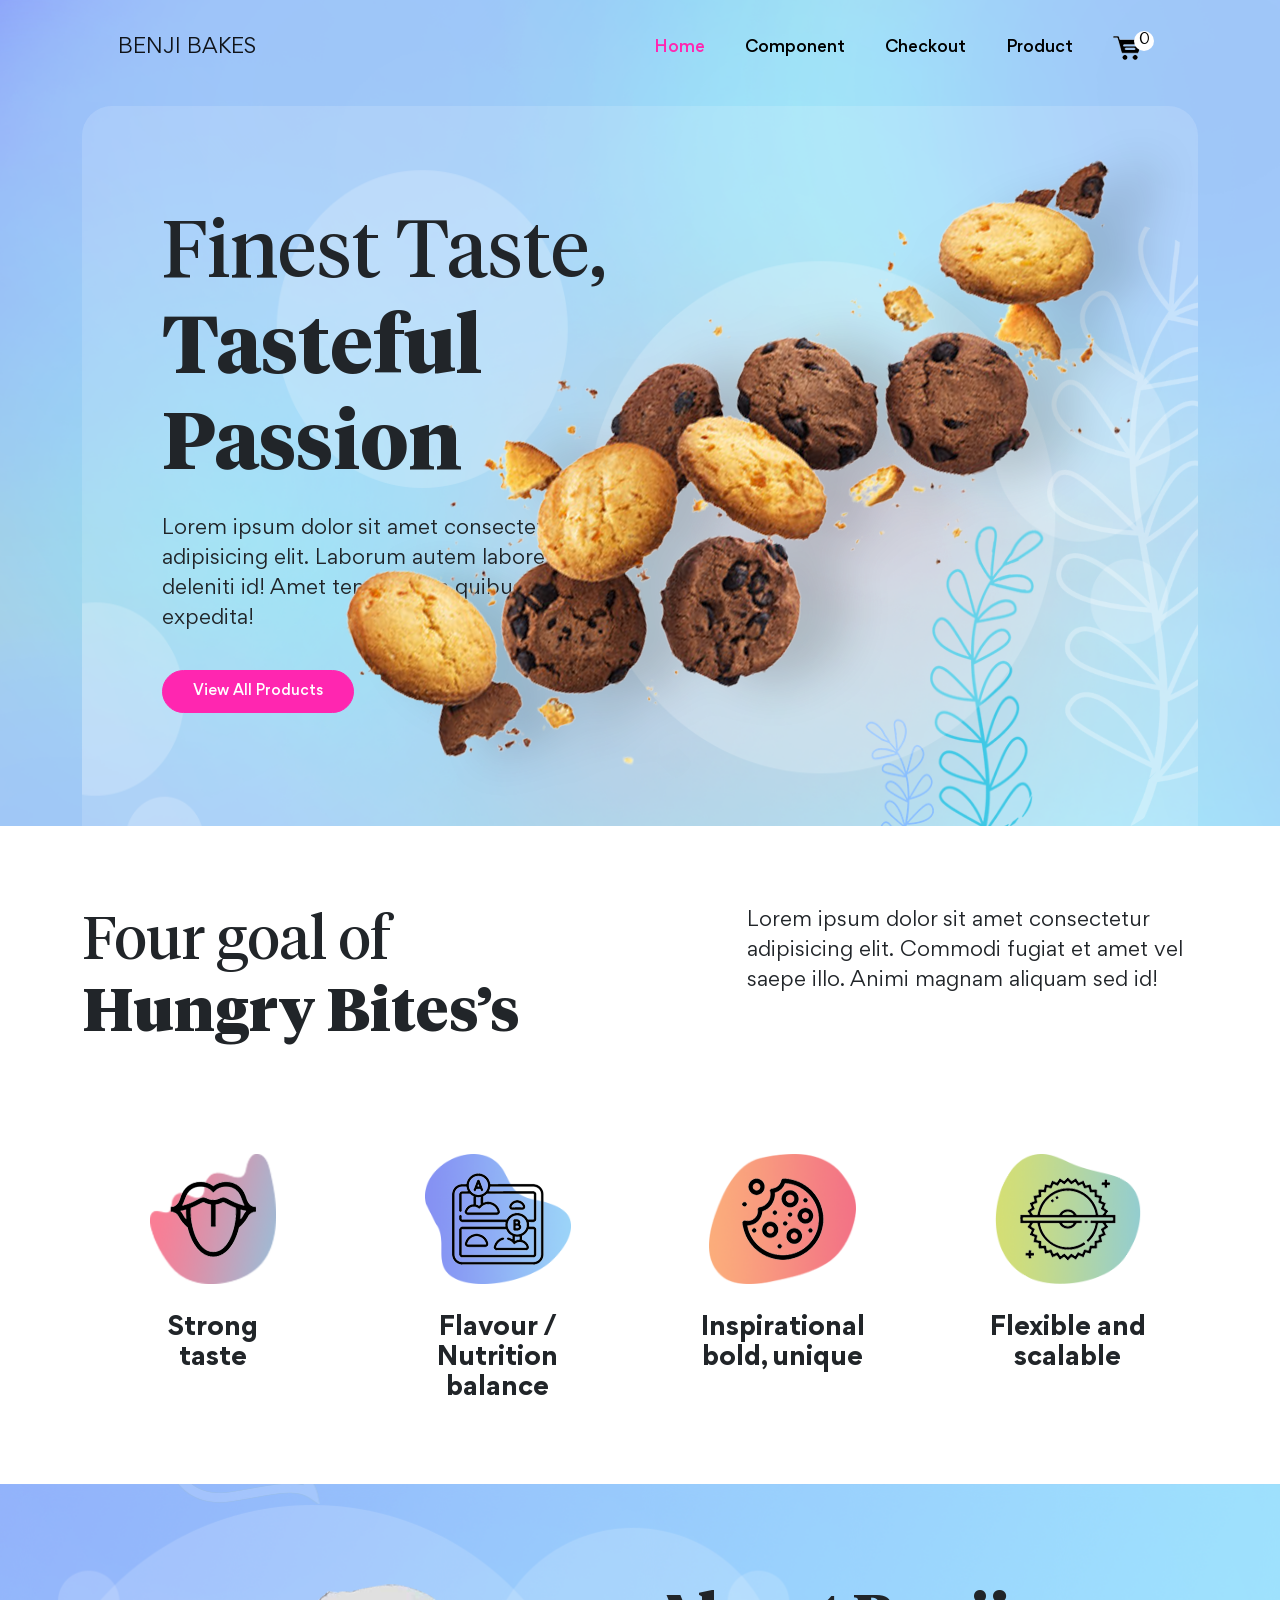
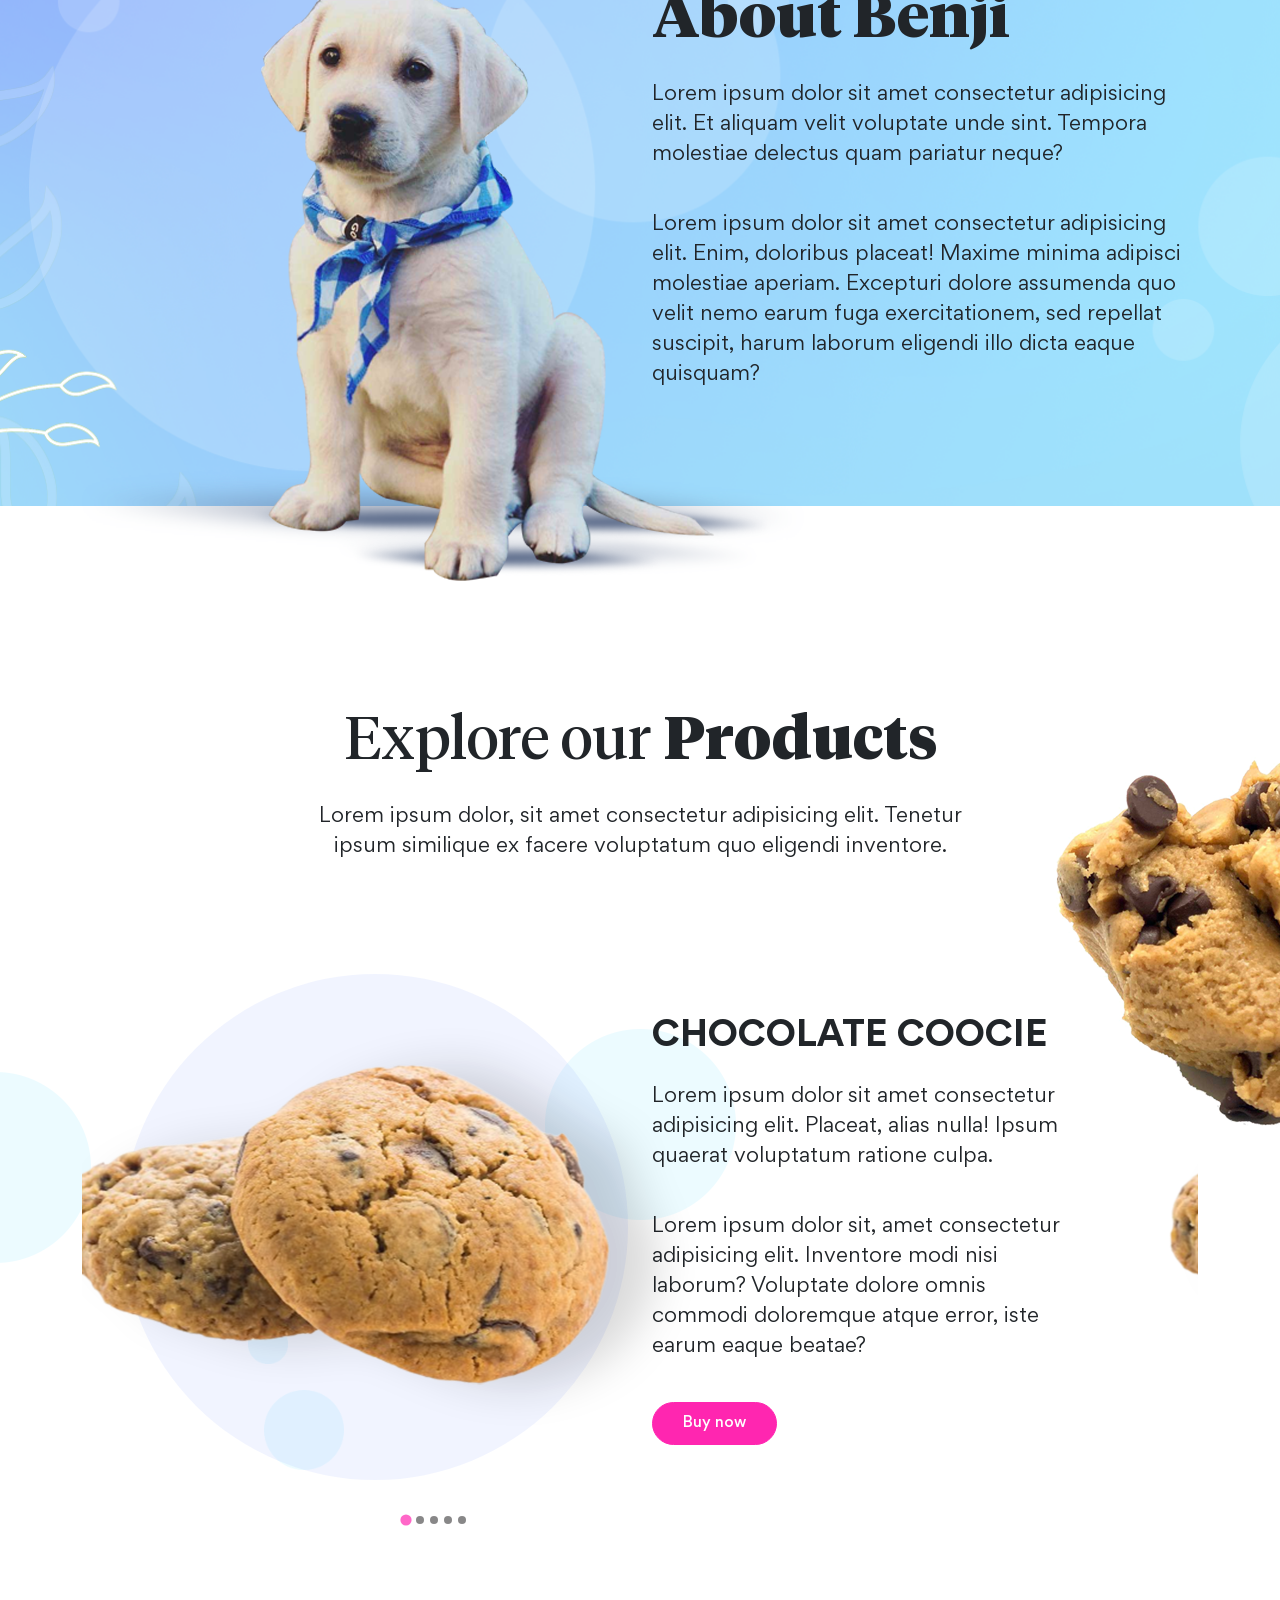
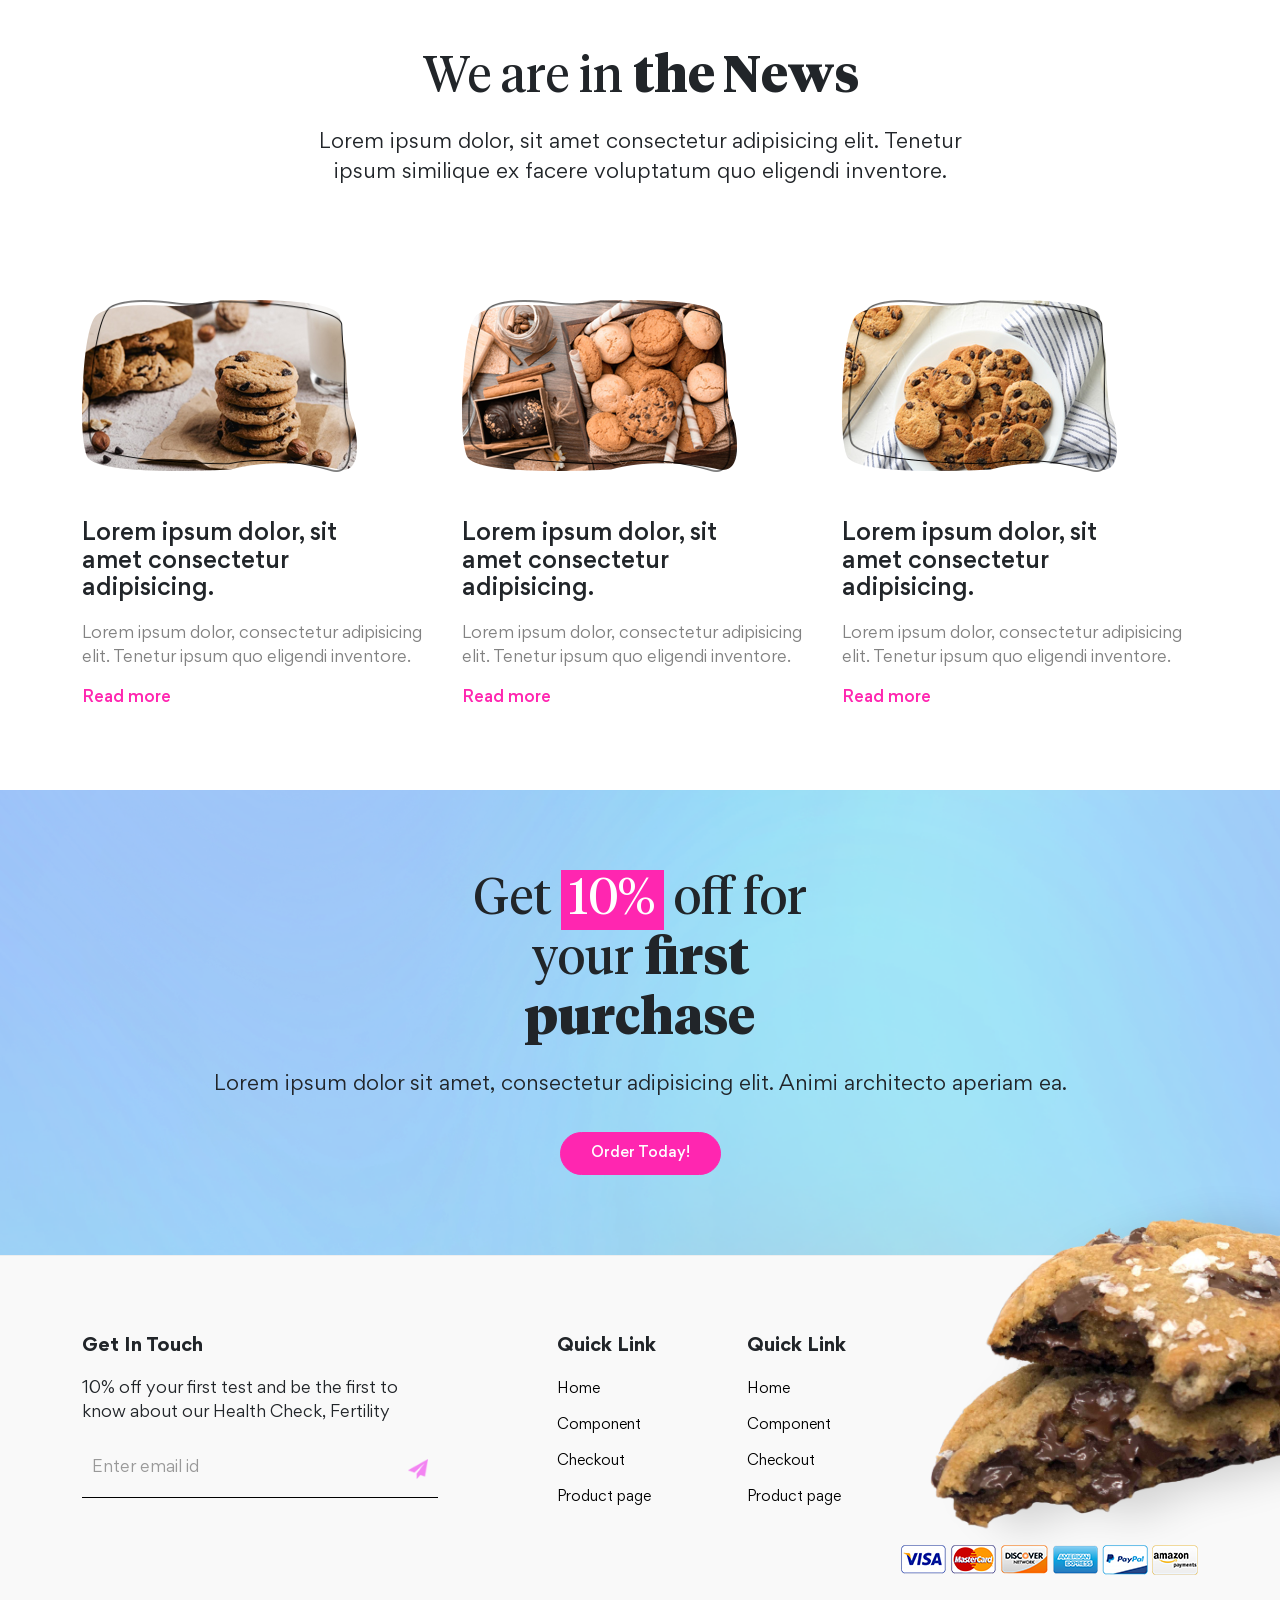
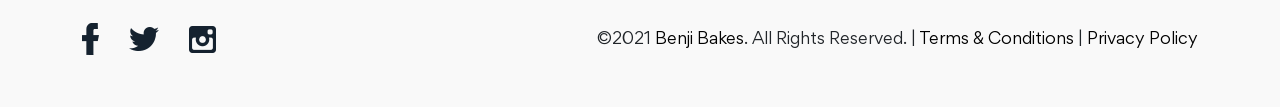
==== index.html @ 0ae2367c "webpage created" ====
<!DOCTYPE html>
<html lang="en">

<head>
    <meta charset="utf-8">
    <meta name="viewport" content="width=device-width, initial-scale=1">
    <meta name="description" content="Finest Taste, Tasteful Passion">
    <meta name="author" content="Benji Bakes">
    <title>Benji Bakes &#8211; Finest Taste, Tasteful Passion</title>
    <link rel="shortcut icon" href="images/favicon.ico" type="image/x-icon">

    <link rel="stylesheet" href="css/splide.min.css">
    <link rel="stylesheet" href="css/bootstrap.min.css">
    <link rel="stylesheet" href="fonts/stylesheet.css">
    <link rel="stylesheet" href="css/style.css">
</head>

<body>
    <section class="hero_banner">
        <header>
            <nav class="navbar navbar-expand-lg navbar-light bg-transparent">
                <div class="container px-5">
                    <a class="navbar-brand" href="#">BENJI BAKES</a>
                    <button class="navbar-toggler" type="button" data-bs-toggle="collapse"
                        data-bs-target="#navbarSupportedContent" aria-controls="navbarSupportedContent"
                        aria-expanded="false" aria-label="Toggle navigation">
                        <span class="navbar-toggler-icon"></span>
                    </button>
                    <div class="collapse navbar-collapse" id="navbarSupportedContent">
                        <ul class="navbar-nav ms-auto mb-2 mb-lg-0">
                            <li class="nav-item">
                                <a class="nav-link active" aria-current="page" href="#">Home</a>
                            </li>
                            <li class="nav-item">
                                <a class="nav-link" href="#">Component</a>
                            </li>
                            <li class="nav-item">
                                <a class="nav-link" href="#">Checkout</a>
                            </li>
                            <li class="nav-item">
                                <a class="nav-link" href="#">Product</a>
                            </li>
                        </ul>
                        <a href="#" class="cart-icon"><img src="images/cart-icon.png" alt="icon"></a>
                    </div>
                </div>
            </nav>
        </header>

        <div class="container">
            <div class="hero">
                <div class="row">
                    <div class="col-md-7">
                        <h1>Finest Taste, <span>Tasteful Passion</span></h1>
                        <p>Lorem ipsum dolor sit amet consectetur adipisicing elit. Laborum autem labore deleniti id!
                            Amet temporibus quibusdam expedita!</p>
                        <a href="#" class="btn custom_btn">View All Products</a>
                    </div>
                    <div class="col-md-5">
                        <img src="images/hero-img.png" alt="Hero Image" class="hero-image">
                    </div>
                </div>
            </div>
        </div>
    </section>

    <section class="goals pd-60">
        <div class="container">
            <div class="row justify-content-between">
                <div class="col-md-5 pb-5">
                    <h2 class="title">Four goal of <span>Hungry Bites’s</span></h2>
                </div>
                <div class="col-md-5">
                    <p>Lorem ipsum dolor sit amet consectetur adipisicing elit. Commodi fugiat et amet vel saepe illo.
                        Animi magnam aliquam sed id!</p>
                </div>
                <div class="col-md-3 text-center pt-5">
                    <span class="icon-wrap icon1">
                        <img src="images/icon1.png" alt="icon1">
                    </span>
                    <h6>Strong <br> taste</h6>
                </div>
                <div class="col-md-3 text-center pt-5">
                    <span class="icon-wrap icon2">
                        <img src="images/icon2.png" alt="icon2">
                    </span>
                    <h6>Flavour / Nutrition balance</h6>
                </div>
                <div class="col-md-3 text-center pt-5">
                    <span class="icon-wrap icon3">
                        <img src="images/icon3.png" alt="icon3">
                    </span>
                    <h6>Inspirational bold, unique</h6>
                </div>
                <div class="col-md-3 text-center pt-5">
                    <span class="icon-wrap icon4">
                        <img src="images/icon4.png" alt="icon4">
                    </span>
                    <h6>Flexible and scalable</h6>
                </div>
            </div>
        </div>
    </section>

    <section class="about pd-60">
        <div class="container">
            <div class="row">
                <div class="col-md-6">
                    <img src="images/dog-image.png" alt="dog image" class="about-image">
                </div>
                <div class="col-md-6">
                    <h2 class="title mb-4">About Benji</h2>
                    <p class="pb-4">Lorem ipsum dolor sit amet consectetur adipisicing elit. Et aliquam velit voluptate
                        unde sint. Tempora molestiae delectus quam pariatur neque?</p>
                    <p>Lorem ipsum dolor sit amet consectetur adipisicing elit. Enim, doloribus placeat! Maxime minima
                        adipisci molestiae aperiam. Excepturi dolore assumenda quo velit nemo earum fuga exercitationem,
                        sed repellat suscipit, harum laborum eligendi illo dicta eaque quisquam?</p>
                </div>
            </div>
        </div>
    </section>

    <section class="product pd-60">
        <div class="container">
            <div class="row">
                <div class="col-12 text-center mb-5">
                    <h2 class="title mb-4">Explore our <span>Products</span></h2>
                    <p class="w-60 mx-auto">Lorem ipsum dolor, sit amet consectetur adipisicing elit.
                        Tenetur ipsum similique ex facere voluptatum quo eligendi inventore.</p>
                </div>
                <div class="col-12 mt-5">
                    <section class="splide" aria-label="Splide Basic HTML Example">
                        <div class="splide__track">
                            <ul class="splide__list">
                                <li class="splide__slide">
                                    <div class="row align-items-center">
                                        <div class="col-md-6 text-end">
                                            <span class="product-tag">
                                                <img src="images/product-image.png" alt="product image"
                                                    class="product-image">
                                            </span>
                                        </div>
                                        <div class="col-md-6">
                                            <h5 class="mb-4">Chocolate coocie</h5>
                                            <p class="w-75 pb-4">Lorem ipsum dolor sit amet consectetur adipisicing
                                                elit. Placeat, alias nulla! Ipsum quaerat voluptatum ratione culpa.</p>
                                            <p class="w-75 pb-4">Lorem ipsum dolor sit, amet consectetur adipisicing
                                                elit.
                                                Inventore modi nisi laborum? Voluptate dolore omnis commodi doloremque
                                                atque error, iste earum eaque beatae?</p>
                                            <a href="#" class="btn custom_btn">Buy now</a>
                                        </div>
                                    </div>
                                </li>
                                <li class="splide__slide">
                                    <div class="row align-items-center">
                                        <div class="col-md-6 text-end">
                                            <span class="product-tag">
                                                <img src="images/product-image.png" alt="product image"
                                                    class="product-image">
                                            </span>
                                        </div>
                                        <div class="col-md-6">
                                            <h5 class="mb-4">Chocolate coocie</h5>
                                            <p class="w-75 pb-4">Lorem ipsum dolor sit amet consectetur adipisicing
                                                elit. Placeat, alias nulla! Ipsum quaerat voluptatum ratione culpa.</p>
                                            <p class="w-75 pb-4">Lorem ipsum dolor sit, amet consectetur adipisicing
                                                elit.
                                                Inventore modi nisi laborum? Voluptate dolore omnis commodi doloremque
                                                atque error, iste earum eaque beatae?</p>
                                            <a href="#" class="btn custom_btn">Buy now</a>
                                        </div>
                                    </div>
                                </li>
                                <li class="splide__slide">
                                    <div class="row align-items-center">
                                        <div class="col-md-6 text-end">
                                            <span class="product-tag">
                                                <img src="images/product-image.png" alt="product image"
                                                    class="product-image">
                                            </span>
                                        </div>
                                        <div class="col-md-6">
                                            <h5 class="mb-4">Chocolate coocie</h5>
                                            <p class="w-75 pb-4">Lorem ipsum dolor sit amet consectetur adipisicing
                                                elit. Placeat, alias nulla! Ipsum quaerat voluptatum ratione culpa.</p>
                                            <p class="w-75 pb-4">Lorem ipsum dolor sit, amet consectetur adipisicing
                                                elit.
                                                Inventore modi nisi laborum? Voluptate dolore omnis commodi doloremque
                                                atque error, iste earum eaque beatae?</p>
                                            <a href="#" class="btn custom_btn">Buy now</a>
                                        </div>
                                    </div>
                                </li>
                                <li class="splide__slide">
                                    <div class="row align-items-center">
                                        <div class="col-md-6 text-end">
                                            <span class="product-tag">
                                                <img src="images/product-image.png" alt="product image"
                                                    class="product-image">
                                            </span>
                                        </div>
                                        <div class="col-md-6">
                                            <h5 class="mb-4">Chocolate coocie</h5>
                                            <p class="w-75 pb-4">Lorem ipsum dolor sit amet consectetur adipisicing
                                                elit. Placeat, alias nulla! Ipsum quaerat voluptatum ratione culpa.</p>
                                            <p class="w-75 pb-4">Lorem ipsum dolor sit, amet consectetur adipisicing
                                                elit.
                                                Inventore modi nisi laborum? Voluptate dolore omnis commodi doloremque
                                                atque error, iste earum eaque beatae?</p>
                                            <a href="#" class="btn custom_btn">Buy now</a>
                                        </div>
                                    </div>
                                </li>
                                <li class="splide__slide">
                                    <div class="row align-items-center">
                                        <div class="col-md-6 text-end">
                                            <span class="product-tag">
                                                <img src="images/product-image.png" alt="product image"
                                                    class="product-image">
                                            </span>
                                        </div>
                                        <div class="col-md-6">
                                            <h5 class="mb-4">Chocolate coocie</h5>
                                            <p class="w-75 pb-4">Lorem ipsum dolor sit amet consectetur adipisicing
                                                elit. Placeat, alias nulla! Ipsum quaerat voluptatum ratione culpa.</p>
                                            <p class="w-75 pb-4">Lorem ipsum dolor sit, amet consectetur adipisicing
                                                elit.
                                                Inventore modi nisi laborum? Voluptate dolore omnis commodi doloremque
                                                atque error, iste earum eaque beatae?</p>
                                            <a href="#" class="btn custom_btn">Buy now</a>
                                        </div>
                                    </div>
                                </li>
                            </ul>
                        </div>
                    </section>
                </div>
            </div>
        </div>
    </section>

    <section class="news pd-60">
        <div class="container">
            <div class="row">
                <div class="col-12 text-center mb-5">
                    <h2 class="title">We are in <span>the News</span></h2>
                    <p class="w-60 mx-auto">Lorem ipsum dolor, sit amet consectetur adipisicing elit.
                        Tenetur ipsum similique ex facere voluptatum quo eligendi inventore.</p>
                </div>
                <div class="col-md-4 pt-5">
                    <span class="icon-wrap">
                        <img src="images/news1.png" alt="news">
                    </span>
                    <h6>Lorem ipsum dolor, sit amet consectetur adipisicing.</h6>
                    <p>Lorem ipsum dolor, consectetur adipisicing elit. Tenetur ipsum quo eligendi inventore.</p>
                    <a href="#" class="custom-link">Read more</a>
                </div>
                <div class="col-md-4 pt-5">
                    <span class="icon-wrap">
                        <img src="images/news2.png" alt="news">
                    </span>
                    <h6>Lorem ipsum dolor, sit amet consectetur adipisicing.</h6>
                    <p>Lorem ipsum dolor, consectetur adipisicing elit. Tenetur ipsum quo eligendi inventore.</p>
                    <a href="#" class="custom-link">Read more</a>
                </div>
                <div class="col-md-4 pt-5">
                    <span class="icon-wrap">
                        <img src="images/news3.png" alt="news">
                    </span>
                    <h6>Lorem ipsum dolor, sit amet consectetur adipisicing.</h6>
                    <p>Lorem ipsum dolor, consectetur adipisicing elit. Tenetur ipsum quo eligendi inventore.</p>
                    <a href="#" class="custom-link">Read more</a>
                </div>
            </div>
        </div>
    </section>

    <section class="purchase pd-60">
        <div class="container">
            <h2 class="title">Get <span>10%</span> off for your <span>first purchase</span></h2>
            <p class="pb-3">Lorem ipsum dolor sit amet, consectetur adipisicing elit. Animi architecto aperiam ea.</p>
            <a href="#" class="btn custom_btn">Order Today!</a>
        </div>
    </section>

    <footer class="pd-60">
        <div class="container">
            <div class="row">
                <div class="col-md-4">
                    <h5 class="footer-title">Get In Touch</h5>
                    <p class="footer-text">10% off your first test and be the first to know about our Health Check,
                        Fertility</p>
                    <div class="email-input-wrapper">
                        <input type="email" class="footer-email-input" placeholder="Enter email id">
                        <button class="email-submit-btn"><img src="images/send.png" alt="submit"></button>
                    </div>
                </div>
                <div class="col-md-2 offset-md-1">
                    <h5 class="footer-title">Quick Link</h5>
                    <ul class="footer-links">
                        <li><a href="#">Home</a></li>
                        <li><a href="#">Component</a></li>
                        <li><a href="#">Checkout</a></li>
                        <li><a href="#">Product page</a></li>
                    </ul>
                </div>
                <div class="col-md-2">
                    <h5 class="footer-title">Quick Link</h5>
                    <ul class="footer-links">
                        <li><a href="#">Home</a></li>
                        <li><a href="#">Component</a></li>
                        <li><a href="#">Checkout</a></li>
                        <li><a href="#">Product page</a></li>
                    </ul>
                </div>
                <div class="col-12 text-end my-4">
                    <img src="images/payment-opt.png" alt="payment options" class="payment-options">
                </div>
                <div class="col-12">
                    <div class="d-flex justify-content-between align-items-baseline">
                        <div class="social-icons mt-4">
                            <a href="#" class="social-link"><img src="images/Shape 3.png" alt=""></a>
                            <a href="#" class="social-link"><img src="images/Shape 4.png" alt=""></a>
                            <a href="#" class="social-link"><img src="images/Shape 5.png" alt=""></a>
                        </div>
                        <p class="footer-text">©2021 <a href="#">Benji Bakes</a>. All Rights Reserved.  |  <a href="#">Terms & Conditions</a>  |  <a href="#">Privacy Policy</a></p>
                    </div>
                </div>
            </div>
        </div>
        <img src="images/footer-image.png" alt="footer image" class="footer-image">
    </footer>



    <script src="js/bootstrap.bundle.min.js"></script>
    <script src="js/splide.min.js"></script>
    <script>
        var splide = new Splide('.splide');
        splide.mount();
    </script>
</body>

</html>
---- fonts/stylesheet.css ----
@font-face {
    font-family: 'Tiempos Headline';
    src: url('TiemposHeadline-Regular.ttf') format('truetype');
    font-weight: normal;
    font-style: normal;
    font-display: swap;
}

@font-face {
    font-family: 'Tiempos Headline';
    src: url('TiemposHeadline-Semibold.ttf') format('truetype');
    font-weight: 600;
    font-style: normal;
    font-display: swap;
}

@font-face {
    font-family: 'Gordita';
    src: url('Gordita-Bold.ttf') format('truetype');
    font-weight: bold;
    font-style: normal;
    font-display: swap;
}

@font-face {
    font-family: 'Gordita';
    src: url('Gordita-Medium.ttf') format('truetype');
    font-weight: 500;
    font-style: normal;
    font-display: swap;
}

@font-face {
    font-family: 'Gordita';
    src: url('Gordita-Thin.ttf') format('truetype');
    font-weight: 100;
    font-style: normal;
    font-display: swap;
}

@font-face {
    font-family: 'Gordita Ultra';
    src: url('Gordita-Ultra.ttf') format('truetype');
    font-weight: normal;
    font-style: normal;
    font-display: swap;
}

@font-face {
    font-family: 'Tiempos Headline';
    src: url('TiemposHeadline-Bold.ttf') format('truetype');
    font-weight: bold;
    font-style: normal;
    font-display: swap;
}

@font-face {
    font-family: 'Gordita';
    src: url('Gordita-Black.ttf') format('truetype');
    font-weight: 900;
    font-style: normal;
    font-display: swap;
}

@font-face {
    font-family: 'Gordita';
    src: url('Gordita-Light.ttf') format('truetype');
    font-weight: 300;
    font-style: normal;
    font-display: swap;
}

@font-face {
    font-family: 'Gordita';
    src: url('Gordita-Regular.ttf') format('truetype');
    font-weight: normal;
    font-style: normal;
    font-display: swap;
}

@font-face {
    font-family: 'Tiempos Headline';
    src: url('TiemposHeadline-Black.ttf') format('truetype');
    font-weight: 900;
    font-style: normal;
    font-display: swap;
}

@font-face {
    font-family: 'Tiempos Headline';
    src: url('TiemposHeadline-Light.ttf') format('truetype');
    font-weight: 300;
    font-style: normal;
    font-display: swap;
}

@font-face {
    font-family: 'Tiempos Headline';
    src: url('TiemposHeadline-Medium.ttf') format('truetype');
    font-weight: 500;
    font-style: normal;
    font-display: swap;
}
---- css/style.css ----
:root{
    --primary-color: #9fc5f8;
    --secondary-color: #ff26b0;
    --heading-font: 'Tiempos Headline';
    --body-font: 'Gordita';
}

body {
    font-family: var(--body-font);
    margin: 0;
}
h1, h2, h3, h4, h5, h6{
    font-family: var(--heading-font);
}
p{
    font-size: 20px;
}
.btn:focus{
    box-shadow: none;
}

header{
    padding: 20px 0 30px;
}

.nav-item .nav-link{
    color: #000 !important;
    padding: 0 20px !important;
    font-weight: 500;
    
    &:hover{
        color: var(--secondary-color) !important;
    }
}
.nav-item .nav-link.active{
    color: var(--secondary-color) !important;
}
.cart-icon{
    padding: 0 20px;
    position: relative;
    color: #000;

    &::after{
        content: "0";
        font-size: 14px;
        background-color: #fff;
        position: absolute;
        top: -5px;
        left: 60%;
        border-radius: 50%;
        width: 20px;
        height: 20px;
        padding: 5px;
        display: flex;
        align-items: center;
        justify-content: center;
    }
}

.hero_banner{
    background: url('../images/herobg.png') no-repeat center center, var(--primary-color);
    background-size: cover;
}
.hero{
    border-radius: 30px 30px 0 0;
    padding: 100px 80px 200px;
    height: 80vh;
    position: relative;
    background-image: url(../images/bg_shape.png), url(../images/bg1_shape.png);
    background-repeat: no-repeat;
    background-size: 100% 750px, auto 600px;
    background-position: right bottom;


    h1{
        font-size: 80px;
        margin-bottom: 20px;
        font-weight: 400;
    }
    span{
        font-weight: 700;
    }
    p{
        width: 80%;
        padding-bottom: 20px;
    }
}
.custom_btn{
    background-color: var(--secondary-color);
    border: 1px solid var(--secondary-color);
    color: #fff;
    padding: 10px 30px;
    border-radius: 25px;
    font-weight: 500;
    font-size: 14px;
    transition: background-color 0.3s ease;
    display: inline-block;

    &:hover{
        background-color: #fff;
        color: var(--secondary-color);
    }
}
.hero-image{
    object-fit: contain;
    position: absolute;
    right: 0;
    top: 20px;
}

.pd-60{
    padding: 80px 0;
}
.title{
    font-size: 60px;
}
.title:has(span) {
  font-weight: 400;
}
.title:has(span) span {
  font-weight: 900;
}
.title:not(:has(span)) {
  font-weight: 900;
}
.goals h6{
    font-family: var(--body-font);
    font-size: 25px;
    font-weight: 600;
    margin: 0 35px;
}
.goals .icon-wrap{
    display: inline-block;
    position: relative;
    width: 150px;
    height: 130px;
    display: flex;
    align-items: center;
    justify-content: center;
    margin: auto;
    margin-bottom: 30px;

    &::after{
        content: "";
        position: absolute;
        top: 50%;
        left: 50%;
        transform: translate(-50%, -50%);
        width: 100%;
        height: 100%;
        background-size: contain;
        background-repeat: no-repeat;
        background-position: center;
        z-index: -1;
    }
}
.icon1::after{
    background-image: url(../images/object1.png);
}
.icon2::after{
    background-image: url(../images/object2.png);
}
.icon3::after{
    background-image: url(../images/object3.png);
}
.icon4::after{
    background-image: url(../images/object4.png);
}   

.about{
    background: url(../images/about-bg.png) no-repeat center center, var(--primary-color);
    background-size: cover;
    position: relative;
    padding: 100px 0;
}
.about-image{
    position: absolute;
}

.product{
    padding-top: 200px;
    background-image: url(../images/product-bg.png), url(../images/product-shape.png), url(../images/product-shape.png), url(../images/product-shape.png), url(../images/product-shape.png);
    background-repeat: no-repeat;
    background-position: right 250px, center 60%, -100px 65%, 22% 90%, 20% 80%;
    background-size: auto, auto, auto, 80px 80px, 40px 40px;

}
.w-60{
    width: 60%;
}
.product h5{
    font-size: 34px;
    font-family: var(--body-font);
    font-weight: 600;
    text-transform: uppercase;
}
.product .product-tag{
    background-color: #8fa4fa20;
    display: inline-block;
    width: 506px;
    height: 506px;
    border-radius: 50%;
    position: relative;

    img{
        position: absolute;
        top: 50%;
        left: 50%;
        transform: translate(-50%, -50%);
    }
}
.splide__arrow--next, .splide__arrow--prev{
    display: none;
}
.splide__pagination__page{
    background-color: #555455;
}
.splide__pagination__page.is-active{
    background-color: var(--secondary-color);
}
.splide__pagination{
    bottom: -40px;
    left: 27%;
    justify-content: left;
}

.news .title{
    font-size: 50px;
    margin-bottom: 20px;
}
.news h6{
    font-family: var(--body-font);
    font-size: 23px;
    font-weight: 500;
    width: 80%;
    margin-top: 50px;
    margin-bottom: 18px;
}
.news .icon-wrap{
    position: relative;
    display: inline-block;

    &::after{
        content: "";
        position: absolute;
        top: 50%;
        left: 50%;
        transform: translate(-50%, -50%);
        width: 100%;
        height: 100%;
        background-image: url(../images/news-border.png);
        background-size: contain;
        background-repeat: no-repeat;
        background-position: center;
    }
}
.news p:not(.mx-auto){
    font-size: 16px;
    color: #828282;
}
.news .custom-link{
    color: var(--secondary-color);
    text-decoration: none;
    font-weight: 500;
}

.purchase{
    background: url(../images/purchase-bg.png) no-repeat center center, var(--primary-color);
    background-size: cover;
    text-align: center;
}
.purchase .title{
    width: 40%;
    margin: auto;
    font-size: 50px;
    margin-bottom: 20px;
}
.purchase .title span:first-child{
    background-color: var(--secondary-color);
    font-weight: 400;
    padding: 5px 8px;
    color: #fff;
}

/* Footer Styles */
footer {
    background-color: #f9f9f9;
    border-top: 1px solid #eee;
    position: relative;
    padding-bottom: 30px !important;
}

.footer-title {
    font-family: var(--body-font);
    font-size: 18px;
    font-weight: 600;
    margin-bottom: 20px;
}

.footer-text {
    font-size: 16px;
    margin-bottom: 25px;
}

.email-input-wrapper {
    display: flex;
    align-items: center;
    border-bottom: 1px solid #000;
    padding-bottom: 10px;
}

.footer-email-input {
    flex: 1;
    border: none;
    outline: none;
    background: transparent;
    font-size: 14px;
    padding: 8px 0;
    font-family: var(--body-font);
    padding-left: 10px;
}

.footer-email-input::placeholder {
    color: #999;
    font-size: 16px;
}

.email-submit-btn {
    background: none;
    border: none;
    cursor: pointer;
    padding: 0 10px;
}

.email-submit-btn img {
    width: 20px;
    height: 20px;
}

.social-icons {
    display: flex;
    gap: 30px;
    align-items: baseline;
}

.social-link {
    display: inline-block;
    border-radius: 50%;
    transition: transform 0.3s ease;
}

.social-link:hover {
    transform: scale(1.1);
}

.footer-links {
    list-style: none;
    padding: 0;
    margin: 0;
}

.footer-links li {
    margin-bottom: 12px;
}

.footer-links a {
    color: #000;
    text-decoration: none;
    font-size: 14px;
    transition: color 0.3s ease;
}

.footer-links a:hover {
    color: var(--secondary-color);
}
.footer-text a{
    color: #000;
    text-decoration: none;

    &:hover{
        color: var(--secondary-color);
    }
}
.footer-image{
    position: absolute;
    top: -70px;
    right: 0;
    width: 350px;
}
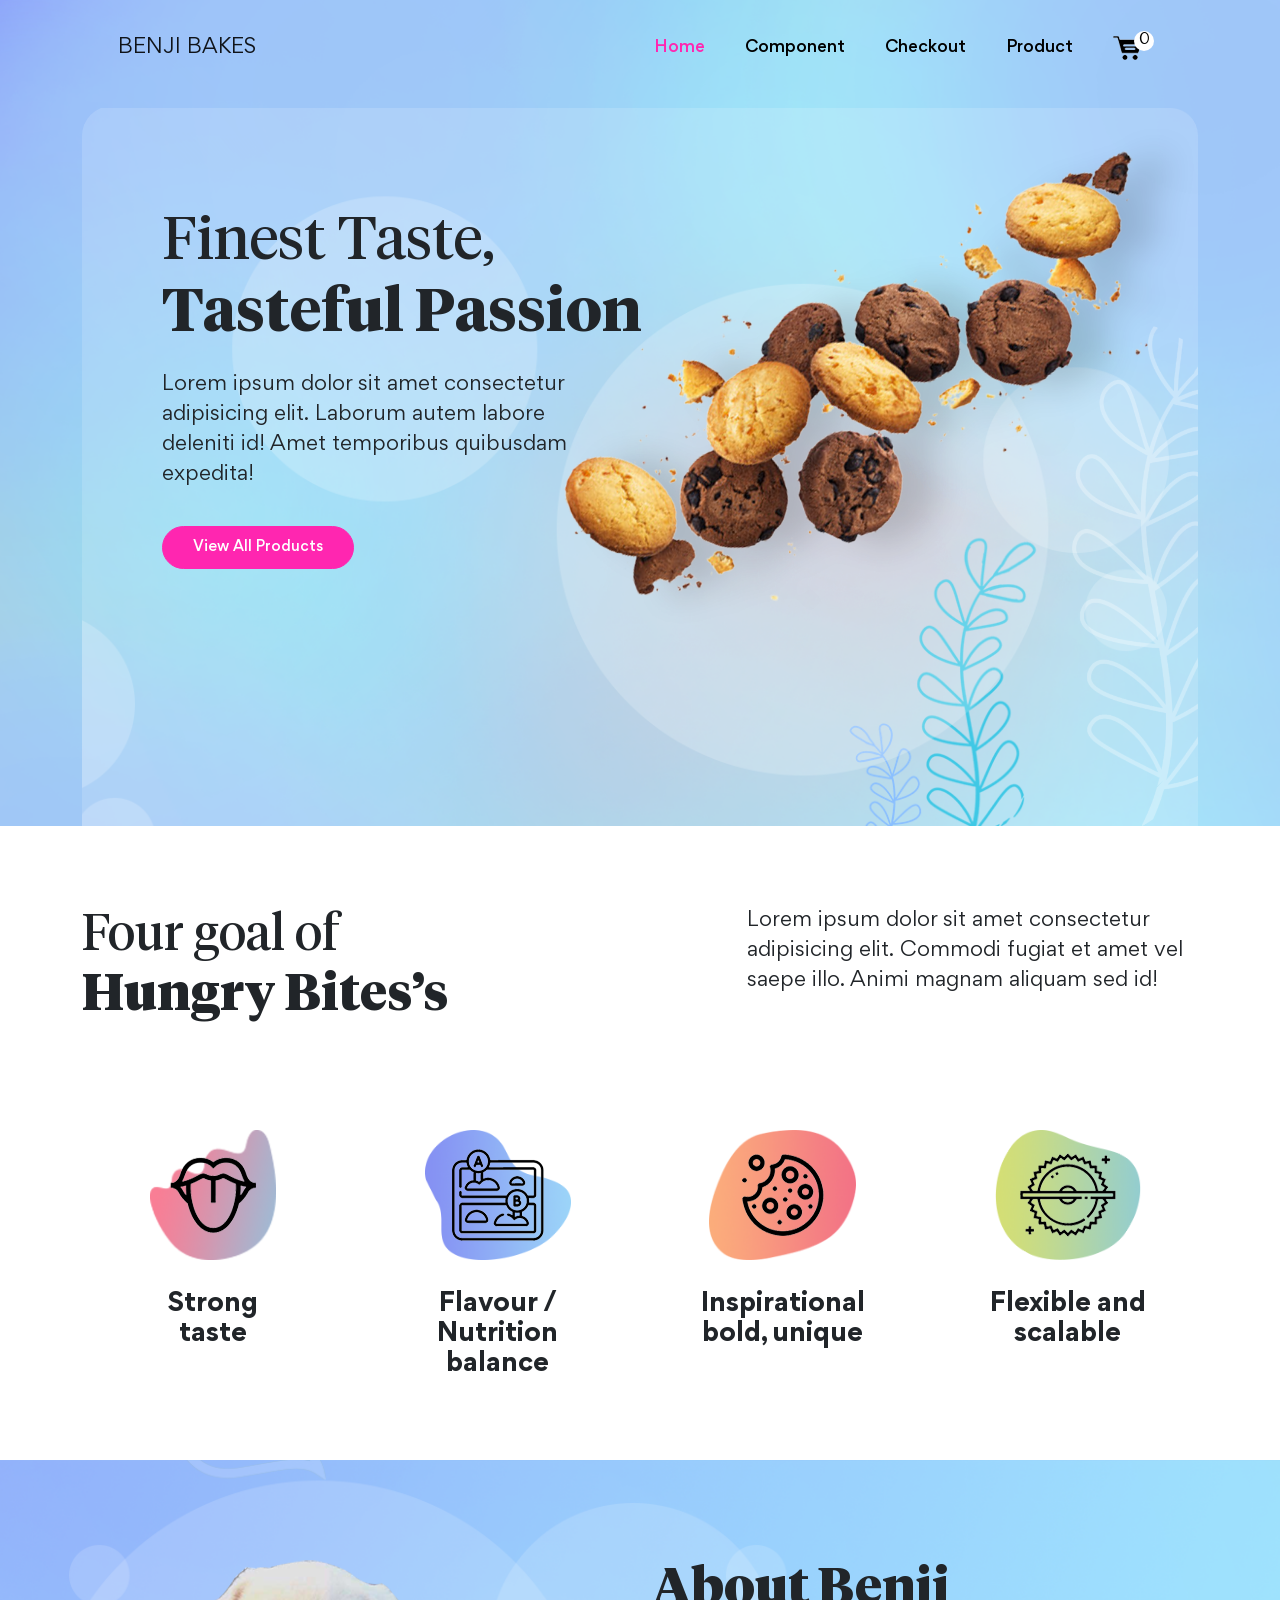
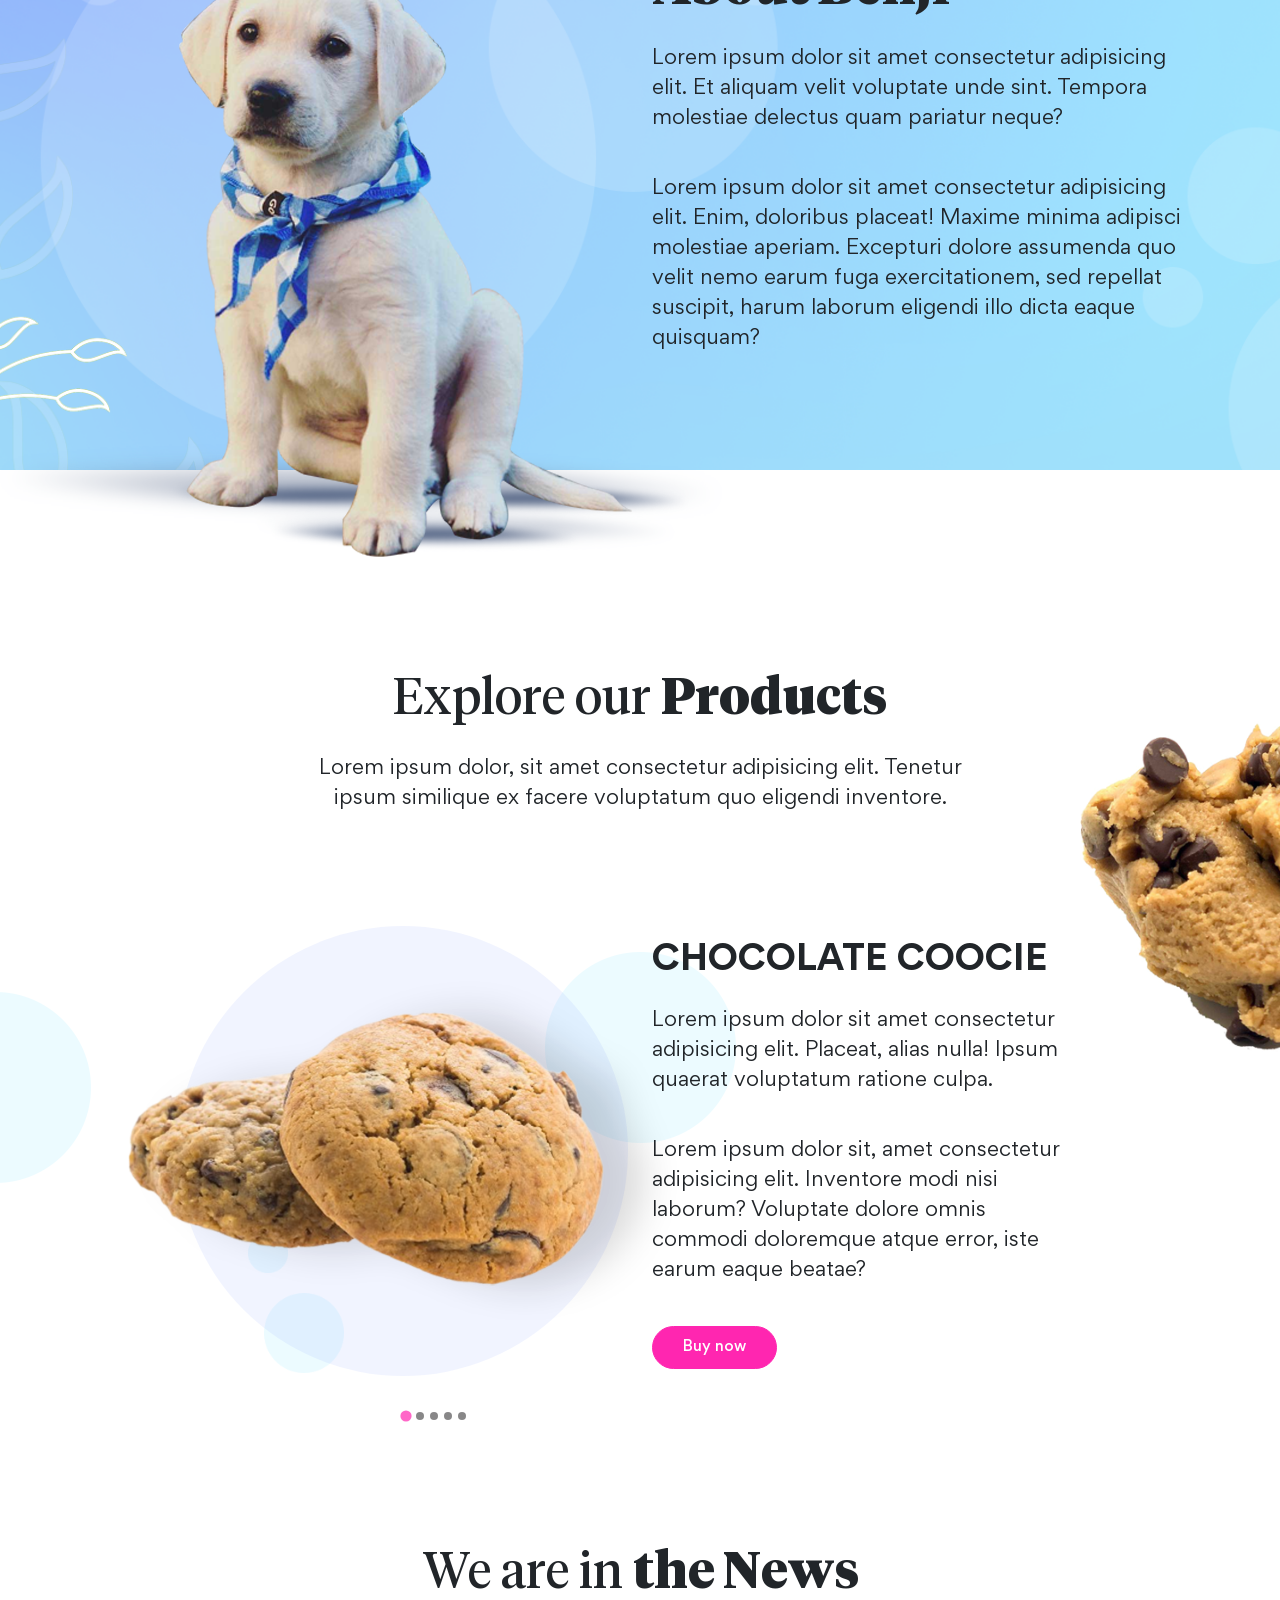
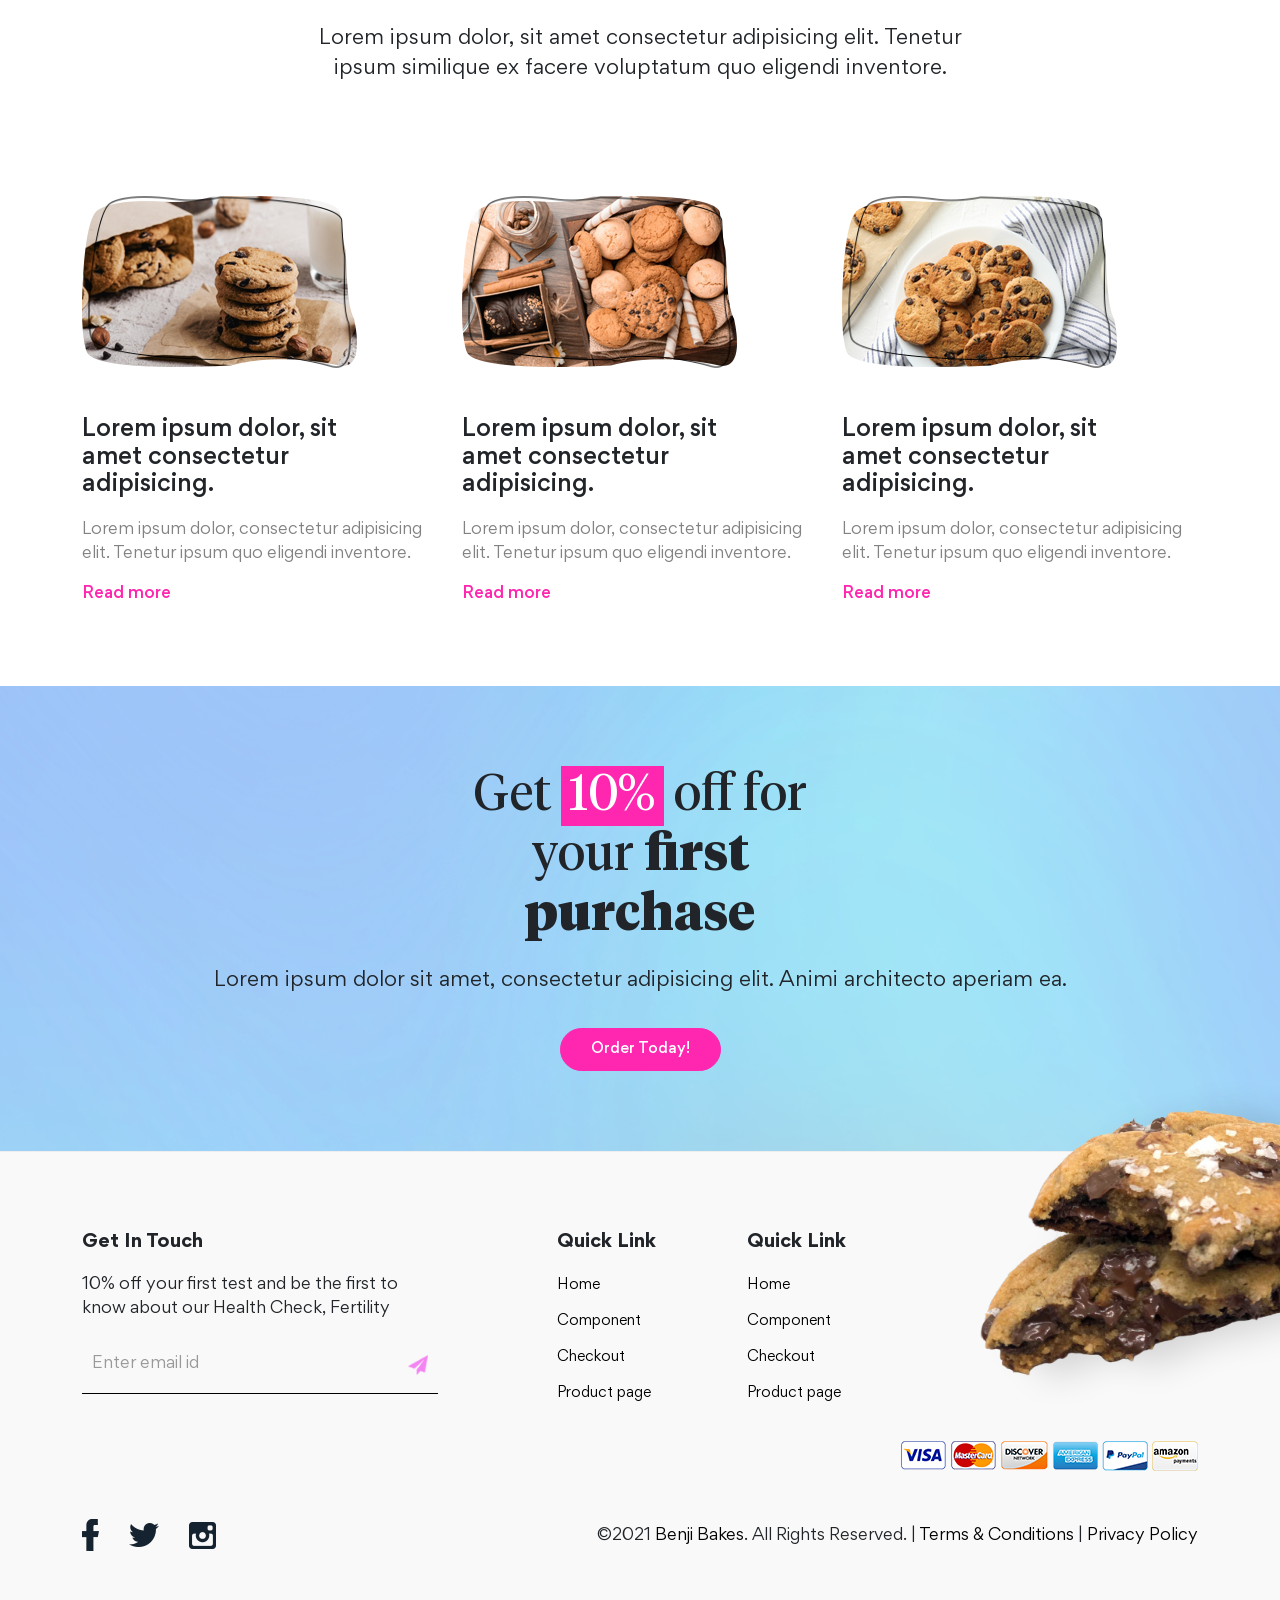
==== commit 17469c76: "webpage created" ====
--- a/index.html
+++ b/index.html
@@ -13,6 +13,7 @@
     <link rel="stylesheet" href="css/bootstrap.min.css">
     <link rel="stylesheet" href="fonts/stylesheet.css">
     <link rel="stylesheet" href="css/style.css">
+    <link rel="stylesheet" href="css/responsive.css">
 </head>
 
 <body>
@@ -50,13 +51,13 @@
         <div class="container">
             <div class="hero">
                 <div class="row">
-                    <div class="col-md-7">
+                    <div class="col-xl-7 col-lg-8 col-12">
                         <h1>Finest Taste, <span>Tasteful Passion</span></h1>
                         <p>Lorem ipsum dolor sit amet consectetur adipisicing elit. Laborum autem labore deleniti id!
                             Amet temporibus quibusdam expedita!</p>
                         <a href="#" class="btn custom_btn">View All Products</a>
                     </div>
-                    <div class="col-md-5">
+                    <div class="col-xl-5 col-lg-4">
                         <img src="images/hero-img.png" alt="Hero Image" class="hero-image">
                     </div>
                 </div>
@@ -67,32 +68,32 @@
     <section class="goals pd-60">
         <div class="container">
             <div class="row justify-content-between">
-                <div class="col-md-5 pb-5">
+                <div class="col-lg-5 pb-lg-5 pb-3 text-sm-start text-center">
                     <h2 class="title">Four goal of <span>Hungry Bites’s</span></h2>
                 </div>
-                <div class="col-md-5">
+                <div class="col-lg-5 text-sm-start text-center">
                     <p>Lorem ipsum dolor sit amet consectetur adipisicing elit. Commodi fugiat et amet vel saepe illo.
                         Animi magnam aliquam sed id!</p>
                 </div>
-                <div class="col-md-3 text-center pt-5">
+                <div class="col-lg-3 col-md-6 text-center pt-5">
                     <span class="icon-wrap icon1">
                         <img src="images/icon1.png" alt="icon1">
                     </span>
                     <h6>Strong <br> taste</h6>
                 </div>
-                <div class="col-md-3 text-center pt-5">
+                <div class="col-lg-3 col-md-6 text-center pt-5">
                     <span class="icon-wrap icon2">
                         <img src="images/icon2.png" alt="icon2">
                     </span>
                     <h6>Flavour / Nutrition balance</h6>
                 </div>
-                <div class="col-md-3 text-center pt-5">
+                <div class="col-lg-3 col-md-6 text-center pt-5">
                     <span class="icon-wrap icon3">
                         <img src="images/icon3.png" alt="icon3">
                     </span>
                     <h6>Inspirational bold, unique</h6>
                 </div>
-                <div class="col-md-3 text-center pt-5">
+                <div class="col-lg-3 col-md-6 text-center pt-5">
                     <span class="icon-wrap icon4">
                         <img src="images/icon4.png" alt="icon4">
                     </span>
@@ -110,7 +111,7 @@
                 </div>
                 <div class="col-md-6">
                     <h2 class="title mb-4">About Benji</h2>
-                    <p class="pb-4">Lorem ipsum dolor sit amet consectetur adipisicing elit. Et aliquam velit voluptate
+                    <p class="pb-sm-4">Lorem ipsum dolor sit amet consectetur adipisicing elit. Et aliquam velit voluptate
                         unde sint. Tempora molestiae delectus quam pariatur neque?</p>
                     <p>Lorem ipsum dolor sit amet consectetur adipisicing elit. Enim, doloribus placeat! Maxime minima
                         adipisci molestiae aperiam. Excepturi dolore assumenda quo velit nemo earum fuga exercitationem,
@@ -123,7 +124,7 @@
     <section class="product pd-60">
         <div class="container">
             <div class="row">
-                <div class="col-12 text-center mb-5">
+                <div class="col-12 text-center mb-sm-5">
                     <h2 class="title mb-4">Explore our <span>Products</span></h2>
                     <p class="w-60 mx-auto">Lorem ipsum dolor, sit amet consectetur adipisicing elit.
                         Tenetur ipsum similique ex facere voluptatum quo eligendi inventore.</p>
@@ -134,95 +135,95 @@
                             <ul class="splide__list">
                                 <li class="splide__slide">
                                     <div class="row align-items-center">
-                                        <div class="col-md-6 text-end">
-                                            <span class="product-tag">
-                                                <img src="images/product-image.png" alt="product image"
-                                                    class="product-image">
-                                            </span>
-                                        </div>
-                                        <div class="col-md-6">
-                                            <h5 class="mb-4">Chocolate coocie</h5>
-                                            <p class="w-75 pb-4">Lorem ipsum dolor sit amet consectetur adipisicing
-                                                elit. Placeat, alias nulla! Ipsum quaerat voluptatum ratione culpa.</p>
-                                            <p class="w-75 pb-4">Lorem ipsum dolor sit, amet consectetur adipisicing
-                                                elit.
-                                                Inventore modi nisi laborum? Voluptate dolore omnis commodi doloremque
-                                                atque error, iste earum eaque beatae?</p>
-                                            <a href="#" class="btn custom_btn">Buy now</a>
-                                        </div>
-                                    </div>
-                                </li>
-                                <li class="splide__slide">
-                                    <div class="row align-items-center">
-                                        <div class="col-md-6 text-end">
-                                            <span class="product-tag">
-                                                <img src="images/product-image.png" alt="product image"
-                                                    class="product-image">
-                                            </span>
-                                        </div>
-                                        <div class="col-md-6">
-                                            <h5 class="mb-4">Chocolate coocie</h5>
-                                            <p class="w-75 pb-4">Lorem ipsum dolor sit amet consectetur adipisicing
-                                                elit. Placeat, alias nulla! Ipsum quaerat voluptatum ratione culpa.</p>
-                                            <p class="w-75 pb-4">Lorem ipsum dolor sit, amet consectetur adipisicing
-                                                elit.
-                                                Inventore modi nisi laborum? Voluptate dolore omnis commodi doloremque
-                                                atque error, iste earum eaque beatae?</p>
-                                            <a href="#" class="btn custom_btn">Buy now</a>
-                                        </div>
-                                    </div>
-                                </li>
-                                <li class="splide__slide">
-                                    <div class="row align-items-center">
-                                        <div class="col-md-6 text-end">
-                                            <span class="product-tag">
-                                                <img src="images/product-image.png" alt="product image"
-                                                    class="product-image">
-                                            </span>
-                                        </div>
-                                        <div class="col-md-6">
-                                            <h5 class="mb-4">Chocolate coocie</h5>
-                                            <p class="w-75 pb-4">Lorem ipsum dolor sit amet consectetur adipisicing
-                                                elit. Placeat, alias nulla! Ipsum quaerat voluptatum ratione culpa.</p>
-                                            <p class="w-75 pb-4">Lorem ipsum dolor sit, amet consectetur adipisicing
-                                                elit.
-                                                Inventore modi nisi laborum? Voluptate dolore omnis commodi doloremque
-                                                atque error, iste earum eaque beatae?</p>
-                                            <a href="#" class="btn custom_btn">Buy now</a>
-                                        </div>
-                                    </div>
-                                </li>
-                                <li class="splide__slide">
-                                    <div class="row align-items-center">
-                                        <div class="col-md-6 text-end">
-                                            <span class="product-tag">
-                                                <img src="images/product-image.png" alt="product image"
-                                                    class="product-image">
-                                            </span>
-                                        </div>
-                                        <div class="col-md-6">
-                                            <h5 class="mb-4">Chocolate coocie</h5>
-                                            <p class="w-75 pb-4">Lorem ipsum dolor sit amet consectetur adipisicing
-                                                elit. Placeat, alias nulla! Ipsum quaerat voluptatum ratione culpa.</p>
-                                            <p class="w-75 pb-4">Lorem ipsum dolor sit, amet consectetur adipisicing
-                                                elit.
-                                                Inventore modi nisi laborum? Voluptate dolore omnis commodi doloremque
-                                                atque error, iste earum eaque beatae?</p>
-                                            <a href="#" class="btn custom_btn">Buy now</a>
-                                        </div>
-                                    </div>
-                                </li>
-                                <li class="splide__slide">
-                                    <div class="row align-items-center">
-                                        <div class="col-md-6 text-end">
-                                            <span class="product-tag">
-                                                <img src="images/product-image.png" alt="product image"
-                                                    class="product-image">
-                                            </span>
-                                        </div>
-                                        <div class="col-md-6">
-                                            <h5 class="mb-4">Chocolate coocie</h5>
-                                            <p class="w-75 pb-4">Lorem ipsum dolor sit amet consectetur adipisicing
+                                        <div class="col-lg-6 text-lg-end text-center mb-lg-0 mb-4">
+                                            <span class="product-tag">
+                                                <img src="images/product-image.png" alt="product image"
+                                                    class="product-image">
+                                            </span>
+                                        </div>
+                                        <div class="col-lg-6 text-lg-start text-center">
+                                            <h5 class="mb-4">Chocolate coocie</h5>
+                                            <p class="w-75 pb-lg-4">Lorem ipsum dolor sit amet consectetur adipisicing
+                                                elit. Placeat, alias nulla! Ipsum quaerat voluptatum ratione culpa.</p>
+                                            <p class="w-75 pb-4">Lorem ipsum dolor sit, amet consectetur adipisicing
+                                                elit.
+                                                Inventore modi nisi laborum? Voluptate dolore omnis commodi doloremque
+                                                atque error, iste earum eaque beatae?</p>
+                                            <a href="#" class="btn custom_btn">Buy now</a>
+                                        </div>
+                                    </div>
+                                </li>
+                                <li class="splide__slide">
+                                    <div class="row align-items-center">
+                                        <div class="col-lg-6 text-lg-end text-center mb-lg-0 mb-4">
+                                            <span class="product-tag">
+                                                <img src="images/product-image.png" alt="product image"
+                                                    class="product-image">
+                                            </span>
+                                        </div>
+                                        <div class="col-lg-6 text-lg-start text-center">
+                                            <h5 class="mb-4">Chocolate coocie</h5>
+                                            <p class="w-75 pb-lg-4">Lorem ipsum dolor sit amet consectetur adipisicing
+                                                elit. Placeat, alias nulla! Ipsum quaerat voluptatum ratione culpa.</p>
+                                            <p class="w-75 pb-4">Lorem ipsum dolor sit, amet consectetur adipisicing
+                                                elit.
+                                                Inventore modi nisi laborum? Voluptate dolore omnis commodi doloremque
+                                                atque error, iste earum eaque beatae?</p>
+                                            <a href="#" class="btn custom_btn">Buy now</a>
+                                        </div>
+                                    </div>
+                                </li>
+                                <li class="splide__slide">
+                                    <div class="row align-items-center">
+                                        <div class="col-lg-6 text-lg-end text-center mb-lg-0 mb-4">
+                                            <span class="product-tag">
+                                                <img src="images/product-image.png" alt="product image"
+                                                    class="product-image">
+                                            </span>
+                                        </div>
+                                        <div class="col-lg-6 text-lg-start text-center">
+                                            <h5 class="mb-4">Chocolate coocie</h5>
+                                            <p class="w-75 pb-lg-4">Lorem ipsum dolor sit amet consectetur adipisicing
+                                                elit. Placeat, alias nulla! Ipsum quaerat voluptatum ratione culpa.</p>
+                                            <p class="w-75 pb-4">Lorem ipsum dolor sit, amet consectetur adipisicing
+                                                elit.
+                                                Inventore modi nisi laborum? Voluptate dolore omnis commodi doloremque
+                                                atque error, iste earum eaque beatae?</p>
+                                            <a href="#" class="btn custom_btn">Buy now</a>
+                                        </div>
+                                    </div>
+                                </li>
+                                <li class="splide__slide">
+                                    <div class="row align-items-center">
+                                        <div class="col-lg-6 text-lg-end text-center mb-lg-0 mb-4">
+                                            <span class="product-tag">
+                                                <img src="images/product-image.png" alt="product image"
+                                                    class="product-image">
+                                            </span>
+                                        </div>
+                                        <div class="col-lg-6 text-lg-start text-center">
+                                            <h5 class="mb-4">Chocolate coocie</h5>
+                                            <p class="w-75 pb-lg-4">Lorem ipsum dolor sit amet consectetur adipisicing
+                                                elit. Placeat, alias nulla! Ipsum quaerat voluptatum ratione culpa.</p>
+                                            <p class="w-75 pb-4">Lorem ipsum dolor sit, amet consectetur adipisicing
+                                                elit.
+                                                Inventore modi nisi laborum? Voluptate dolore omnis commodi doloremque
+                                                atque error, iste earum eaque beatae?</p>
+                                            <a href="#" class="btn custom_btn">Buy now</a>
+                                        </div>
+                                    </div>
+                                </li>
+                                <li class="splide__slide">
+                                    <div class="row align-items-center">
+                                        <div class="col-lg-6 text-lg-end text-center mb-lg-0 mb-4">
+                                            <span class="product-tag">
+                                                <img src="images/product-image.png" alt="product image"
+                                                    class="product-image">
+                                            </span>
+                                        </div>
+                                        <div class="col-lg-6 text-lg-start text-center">
+                                            <h5 class="mb-4">Chocolate coocie</h5>
+                                            <p class="w-75 pb-lg-4">Lorem ipsum dolor sit amet consectetur adipisicing
                                                 elit. Placeat, alias nulla! Ipsum quaerat voluptatum ratione culpa.</p>
                                             <p class="w-75 pb-4">Lorem ipsum dolor sit, amet consectetur adipisicing
                                                 elit.
@@ -242,13 +243,13 @@
 
     <section class="news pd-60">
         <div class="container">
-            <div class="row">
-                <div class="col-12 text-center mb-5">
+            <div class="row justify-content-center">
+                <div class="col-12 text-center mb-sm-5">
                     <h2 class="title">We are in <span>the News</span></h2>
                     <p class="w-60 mx-auto">Lorem ipsum dolor, sit amet consectetur adipisicing elit.
                         Tenetur ipsum similique ex facere voluptatum quo eligendi inventore.</p>
                 </div>
-                <div class="col-md-4 pt-5">
+                <div class="col-lg-4 col-md-6 pt-5">
                     <span class="icon-wrap">
                         <img src="images/news1.png" alt="news">
                     </span>
@@ -256,7 +257,7 @@
                     <p>Lorem ipsum dolor, consectetur adipisicing elit. Tenetur ipsum quo eligendi inventore.</p>
                     <a href="#" class="custom-link">Read more</a>
                 </div>
-                <div class="col-md-4 pt-5">
+                <div class="col-lg-4 col-md-6 pt-5">
                     <span class="icon-wrap">
                         <img src="images/news2.png" alt="news">
                     </span>
@@ -264,7 +265,7 @@
                     <p>Lorem ipsum dolor, consectetur adipisicing elit. Tenetur ipsum quo eligendi inventore.</p>
                     <a href="#" class="custom-link">Read more</a>
                 </div>
-                <div class="col-md-4 pt-5">
+                <div class="col-lg-4 col-md-6 pt-5">
                     <span class="icon-wrap">
                         <img src="images/news3.png" alt="news">
                     </span>
@@ -287,7 +288,7 @@
     <footer class="pd-60">
         <div class="container">
             <div class="row">
-                <div class="col-md-4">
+                <div class="col-md-4 mb-lg-0 mb-4">
                     <h5 class="footer-title">Get In Touch</h5>
                     <p class="footer-text">10% off your first test and be the first to know about our Health Check,
                         Fertility</p>
@@ -296,7 +297,7 @@
                         <button class="email-submit-btn"><img src="images/send.png" alt="submit"></button>
                     </div>
                 </div>
-                <div class="col-md-2 offset-md-1">
+                <div class="col-md-2 col-6 offset-md-1 mb-lg-0 mb-4">
                     <h5 class="footer-title">Quick Link</h5>
                     <ul class="footer-links">
                         <li><a href="#">Home</a></li>
@@ -305,7 +306,7 @@
                         <li><a href="#">Product page</a></li>
                     </ul>
                 </div>
-                <div class="col-md-2">
+                <div class="col-md-2 col-6">
                     <h5 class="footer-title">Quick Link</h5>
                     <ul class="footer-links">
                         <li><a href="#">Home</a></li>
@@ -314,17 +315,17 @@
                         <li><a href="#">Product page</a></li>
                     </ul>
                 </div>
-                <div class="col-12 text-end my-4">
+                <div class="col-12 text-lg-end my-4">
                     <img src="images/payment-opt.png" alt="payment options" class="payment-options">
                 </div>
                 <div class="col-12">
-                    <div class="d-flex justify-content-between align-items-baseline">
+                    <div class="d-flex justify-content-between align-items-baseline flex-wrap g-4">
                         <div class="social-icons mt-4">
                             <a href="#" class="social-link"><img src="images/Shape 3.png" alt=""></a>
                             <a href="#" class="social-link"><img src="images/Shape 4.png" alt=""></a>
                             <a href="#" class="social-link"><img src="images/Shape 5.png" alt=""></a>
                         </div>
-                        <p class="footer-text">©2021 <a href="#">Benji Bakes</a>. All Rights Reserved.  |  <a href="#">Terms & Conditions</a>  |  <a href="#">Privacy Policy</a></p>
+                        <p class="footer-text mt-lg-0 mt-4">©2021 <a href="#">Benji Bakes</a>. All Rights Reserved.  |  <a href="#">Terms & Conditions</a>  |  <a href="#">Privacy Policy</a></p>
                     </div>
                 </div>
             </div>
--- a/css/responsive.css
+++ b/css/responsive.css
@@ -0,0 +1,298 @@
+@media (max-width:1366px) {
+    .hero{
+        background-size: cover, auto 500px;
+    }
+    .hero h1{
+        font-size: 60px;
+    }
+    .hero-image{
+        max-width: 650px;
+        width: 100%;
+    }
+    .title{
+        font-size: 50px;
+    }
+    .about-image{
+       left: 0;
+    }
+    .product .product-tag{
+        max-width: 450px;
+        width: 100%;
+        height: 450px;
+
+        img{
+            width: 550px;
+        }
+    }
+    .product {
+        background-size: 200px, auto, auto, 80px 80px, 40px 40px;
+    }
+    .footer-image {
+        width: 300px;
+    }
+}
+
+@media (max-width:1156px) {
+    .hero{
+        padding-bottom: 50px;
+    }
+    .hero-image {
+        max-width: 600px;
+        transform: rotate(-20deg);
+        top: 10%;
+    }
+    .goals h6 {
+        font-size: 20px;
+        margin: 0 15px;
+    }
+    .product .product-tag{
+        max-width: 400px;
+        height: 400px;
+
+        img{
+            width: 450px;
+        }
+    }
+    .product .splide p{
+        width: 100% !important;
+    }
+    .splide__pagination {
+        bottom: -30px;
+        left: 23%;
+    }
+    .news h6{
+        width: 100%;
+        font-size: 20px;
+    }
+    .purchase .title{
+        width: 50%;
+    }
+}
+
+@media (max-width:1024px) {
+    .hero-image {
+        top: 20%;
+        right: 25px;
+    }
+    p{
+        font-size: 18px;
+    }
+    .about-image {
+        max-width: 650px;
+        width: 100%;
+        left: -50px;
+    }
+    .product {
+        background-size: 150px, auto, auto, 80px 80px, 40px 40px;
+    }
+    .footer-image {
+        max-width: 250px;
+        width: 100%;
+    }
+    .product h5{
+        font-size: 30px;
+    }
+}
+
+@media (max-width:992px) {
+    .hero-image{
+        max-width: 550px;
+        transform: rotate(0deg);
+    }
+    body{
+        overflow-x: hidden;
+    }
+}
+
+@media (max-width:768px) {
+    .hero-image {
+        max-width: 550px;
+        transform: rotate(30deg);
+        top: 50%;
+        right: 10%;
+    }
+    br{
+        display: none;
+    }
+    .about-image {
+        max-width: 500px;
+        top: 150px;
+    }
+    .product{
+        padding-top: 80px;
+    }
+    .w-60{
+        width: 80%;
+    }
+    .splide__pagination{
+        justify-content: center;
+        left: 0;
+    }
+    .purchase .title {
+        width: 70%;
+    }
+    .footer-image {
+        max-width: 200px;
+        top: -50px;
+    }
+}
+
+@media (max-width:768px) {
+    .navbar-light .navbar-toggler {
+        border-color: transparent;
+    }
+    .nav-item{
+        padding: 12px 0;
+    }
+    .navbar-light .navbar-nav .nav-link, .cart-icon{
+        padding: 0 !important;
+    }
+}
+
+@media (max-width:576px) {
+    .hero{
+        height: 60vh;
+        padding: 50px;
+    }
+    .hero h1 {
+        font-size: 42px;
+    }
+    .hero p{
+        width: 100%;
+    }
+    .hero-image {
+        max-width: 440px;
+        right: 40px;
+        top: 55%;
+    }
+    .title {
+        font-size: 40px;
+    }
+    .about-image {
+        position: static;
+    }
+    .product h5 {
+        font-size: 28px;
+    }
+    p{
+        font-size: 16px;
+    }
+    .w-60{
+        width: 100%;
+    }
+    .news .title {
+        font-size: 40px;
+    }
+    .purchase .title {
+        width: 80%;
+        font-size: 40px;
+    }
+    .footer-image {
+        display: none;
+    }
+    .product{
+        background: none;
+    }
+}
+
+@media (max-width:480px) {
+    .hero-image {
+        max-width: 370px;
+        right: 40px;
+        top: 58%;
+    }
+    .product .product-tag {
+        max-width: 350px;
+        height: 350px;
+
+        img {
+            width: 400px;
+        }
+    }
+    .pd-60 {
+        padding: 60px 0;
+    }
+    .footer-text {
+        font-size: 14px;
+    }
+}
+
+@media (max-width:416px) {
+    .hero{
+        padding: 30px;
+    }
+    .hero-image {
+        max-width: 320px;
+        top: 65%;
+    }
+    .hero h1 {
+        font-size: 40px;
+    }
+    .purchase .title{
+        width: 100%;
+        font-size: 36px;
+    }
+    .news .title, .title {
+        font-size: 36px;
+    }
+    .product h5 {
+        font-size: 25px;
+    }
+    .about{
+        text-align: center;
+    }
+    .product .product-tag img {
+         width: 380px;
+    }
+}
+
+@media (max-width:400px) {
+    .hero{
+        height: auto;
+    }
+    .hero-image {
+        display: none;
+    }
+    .hero h1 {
+        font-size: 34px;
+    }
+    .news .title, .title, .purchase .title {
+        font-size: 32px;
+    }
+    .goals h6 {
+        font-size: 18px;
+    }
+    .product .product-tag img {
+        width: 330px;
+    }
+    .product .product-tag {
+        max-width: 300px;
+        height: 300px;
+    }
+}
+
+@media (max-width:320px) {
+    .product .product-tag {
+        max-width: 250px;
+        height: 250px;
+    }
+    .product .product-tag img {
+        width: 280px;
+    }
+    .hero h1 {
+        font-size: 30px;
+
+        span{
+            font-weight: 600;
+        }
+    }
+    .news .title, .title, .purchase .title {
+        font-size: 28px;
+    }
+    .title:has(span) span {
+        font-weight: 600;
+    }
+    p{
+        font-size: 14px;
+    }
+}
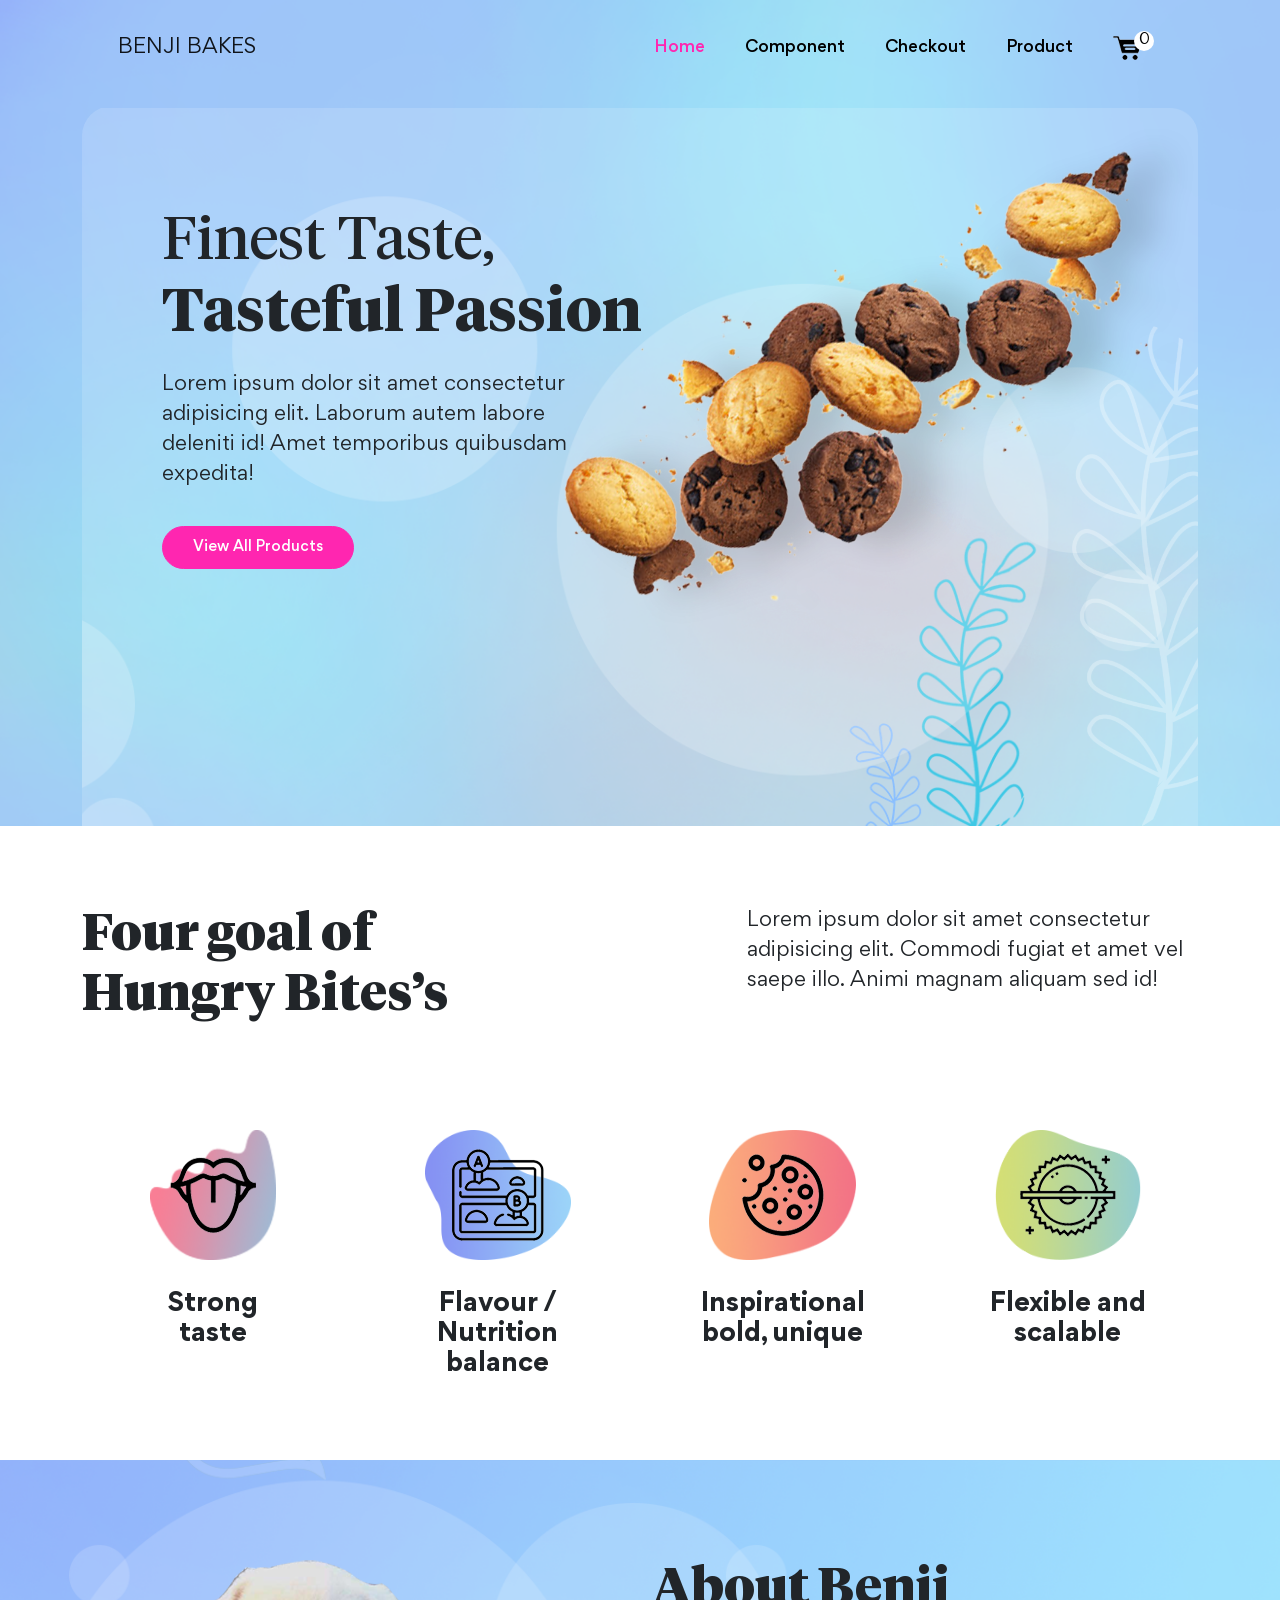
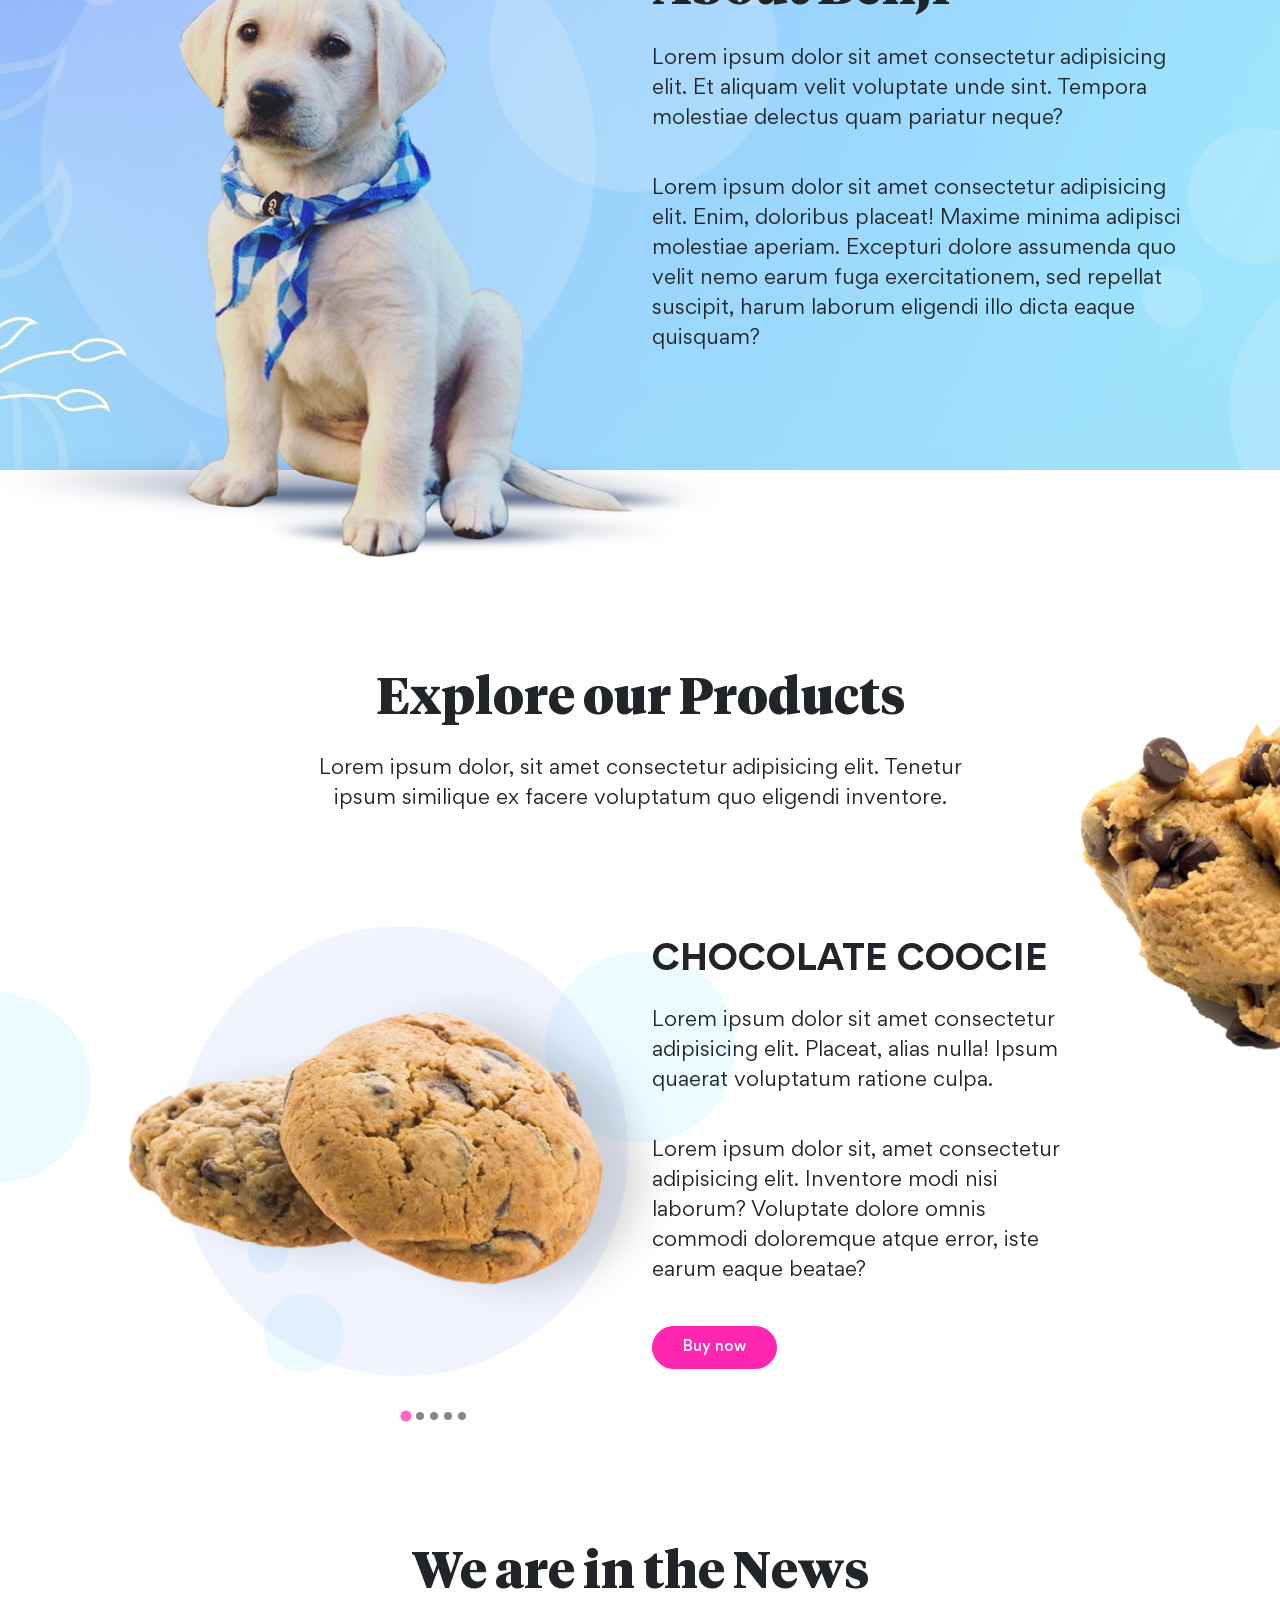
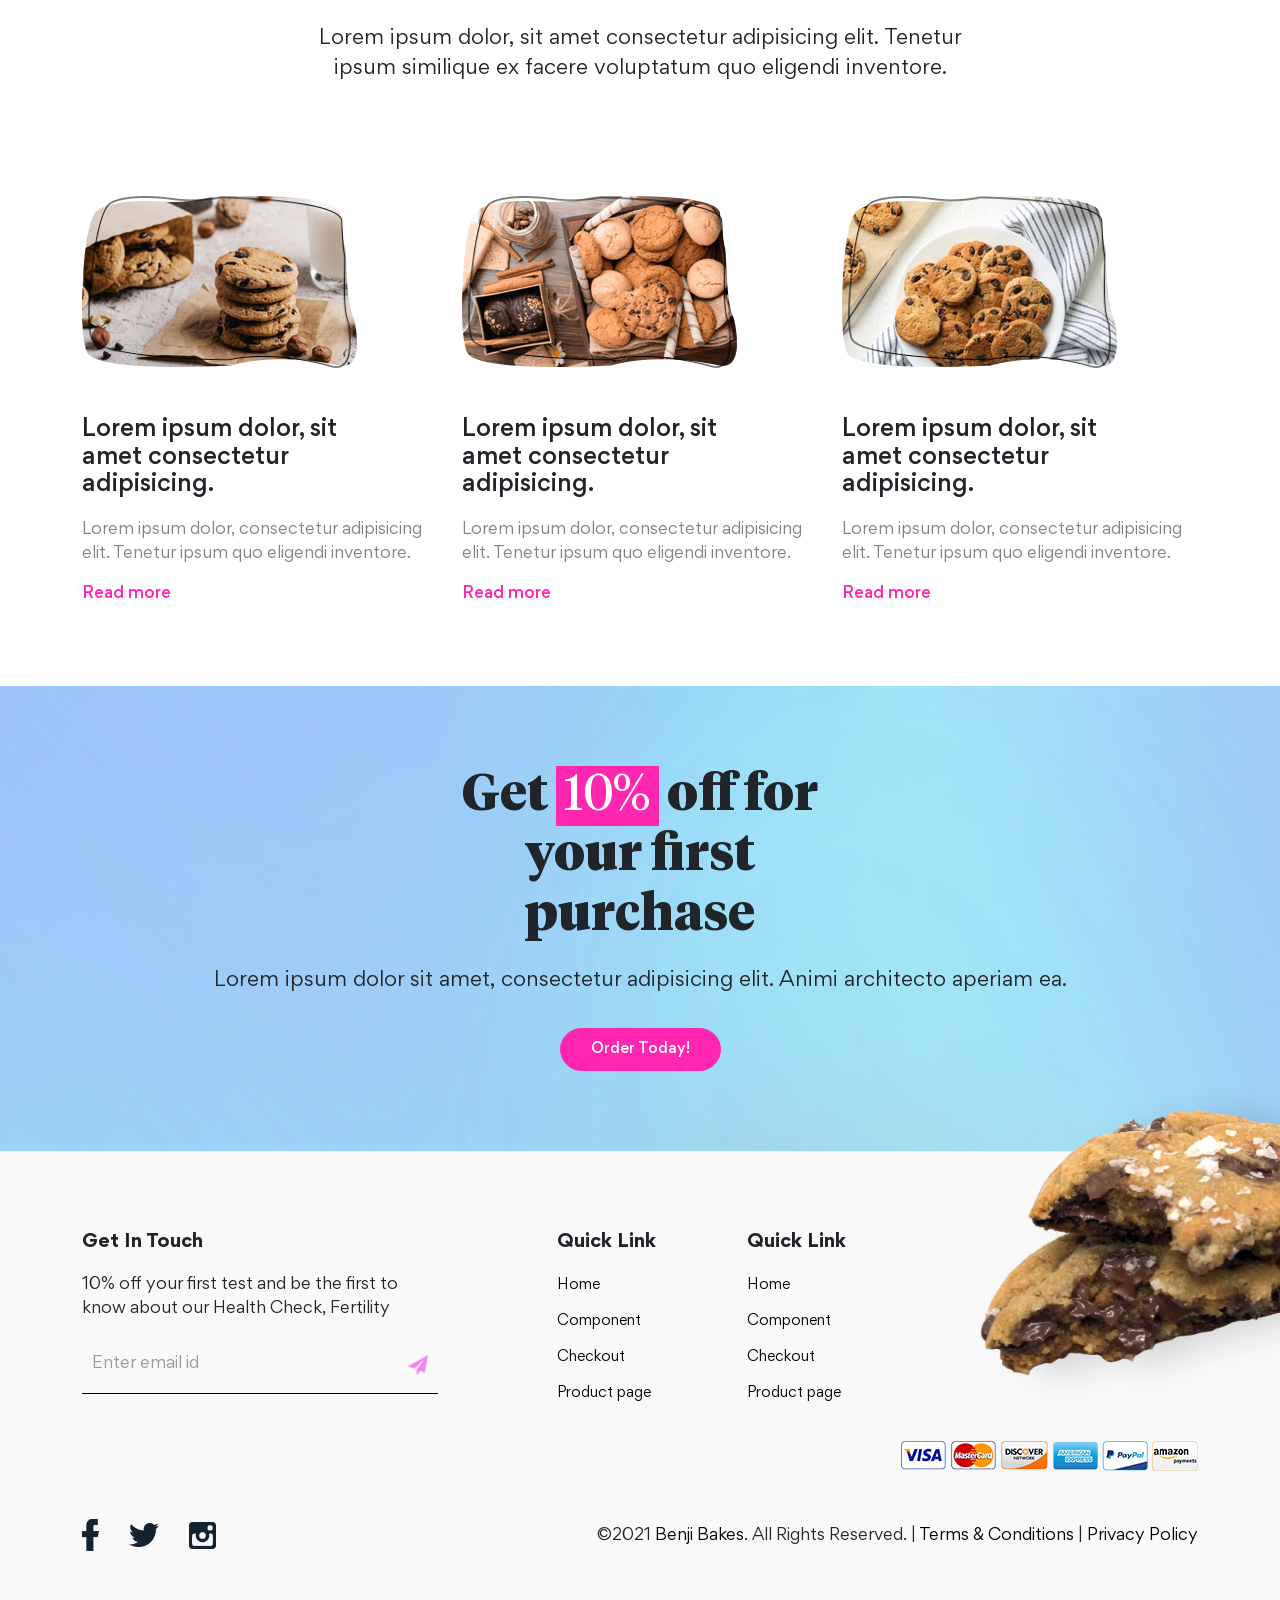
==== commit ef309dc1: "responsive webpage created" ====
--- a/index.html
+++ b/index.html
@@ -3,6 +3,7 @@
 
 <head>
     <meta charset="utf-8">
+    <meta http-equiv="X-UA-Compatible" content="IE=edge">
     <meta name="viewport" content="width=device-width, initial-scale=1">
     <meta name="description" content="Finest Taste, Tasteful Passion">
     <meta name="author" content="Benji Bakes">
--- a/css/style.css
+++ b/css/style.css
@@ -60,7 +60,9 @@
 .hero_banner{
     background: url('../images/herobg.png') no-repeat center center, var(--primary-color);
     background-size: cover;
-}
+    background-attachment: fixed;
+}
+
 .hero{
     border-radius: 30px 30px 0 0;
     padding: 100px 80px 200px;
@@ -70,21 +72,23 @@
     background-repeat: no-repeat;
     background-size: 100% 750px, auto 600px;
     background-position: right bottom;
-
-
-    h1{
-        font-size: 80px;
-        margin-bottom: 20px;
-        font-weight: 400;
-    }
-    span{
-        font-weight: 700;
-    }
-    p{
-        width: 80%;
-        padding-bottom: 20px;
-    }
-}
+}
+
+.hero h1{
+    font-size: 80px;
+    margin-bottom: 20px;
+    font-weight: 400;
+}
+
+.hero span{
+    font-weight: 700;
+}
+
+.hero p{
+    width: 80%;
+    padding-bottom: 20px;
+}
+
 .custom_btn{
     background-color: var(--secondary-color);
     border: 1px solid var(--secondary-color);
@@ -93,79 +97,97 @@
     border-radius: 25px;
     font-weight: 500;
     font-size: 14px;
+    -webkit-transition: background-color 0.3s ease;
+    -moz-transition: background-color 0.3s ease;
     transition: background-color 0.3s ease;
     display: inline-block;
-
-    &:hover{
-        background-color: #fff;
-        color: var(--secondary-color);
-    }
-}
+    cursor: pointer;
+}
+
+.custom_btn:hover{
+    background-color: #fff;
+    color: var(--secondary-color);
+}
+
 .hero-image{
+    -webkit-box-sizing: border-box;
+    -moz-box-sizing: border-box;
+    box-sizing: border-box;
+    -o-object-fit: contain;
     object-fit: contain;
     position: absolute;
     right: 0;
     top: 20px;
+    width: auto;
+    height: auto;
 }
 
 .pd-60{
     padding: 80px 0;
 }
+
 .title{
     font-size: 60px;
-}
-.title:has(span) {
-  font-weight: 400;
-}
-.title:has(span) span {
-  font-weight: 900;
-}
-.title:not(:has(span)) {
-  font-weight: 900;
-}
+    font-weight: 900;
+}
+
+.title span{
+    font-weight: 900;
+}
+
 .goals h6{
     font-family: var(--body-font);
     font-size: 25px;
     font-weight: 600;
     margin: 0 35px;
 }
+
 .goals .icon-wrap{
     display: inline-block;
     position: relative;
     width: 150px;
     height: 130px;
+    display: -webkit-flex;
     display: flex;
+    -webkit-align-items: center;
     align-items: center;
+    -webkit-justify-content: center;
     justify-content: center;
     margin: auto;
     margin-bottom: 30px;
-
-    &::after{
-        content: "";
-        position: absolute;
-        top: 50%;
-        left: 50%;
-        transform: translate(-50%, -50%);
-        width: 100%;
-        height: 100%;
-        background-size: contain;
-        background-repeat: no-repeat;
-        background-position: center;
-        z-index: -1;
-    }
+}
+
+.goals .icon-wrap::after{
+    content: "";
+    position: absolute;
+    top: 50%;
+    left: 50%;
+    -webkit-transform: translate(-50%, -50%);
+    -moz-transform: translate(-50%, -50%);
+    -ms-transform: translate(-50%, -50%);
+    transform: translate(-50%, -50%);
+    width: 100%;
+    height: 100%;
+    background-size: contain;
+    background-repeat: no-repeat;
+    background-position: center;
+    z-index: -1;
 }
 .icon1::after{
     background-image: url(../images/object1.png);
 }
+
 .icon2::after{
     background-image: url(../images/object2.png);
 }
+
 .icon3::after{
     background-image: url(../images/object3.png);
 }
+
 .icon4::after{
     background-image: url(../images/object4.png);
-}   
+}
 
 .about{
     background: url(../images/about-bg.png) no-repeat center center, var(--primary-color);
@@ -173,8 +195,11 @@
     position: relative;
     padding: 100px 0;
 }
+
 .about-image{
     position: absolute;
+    max-width: 100%;
+    height: auto;
 }
 
 .product{
@@ -183,51 +208,61 @@
     background-repeat: no-repeat;
     background-position: right 250px, center 60%, -100px 65%, 22% 90%, 20% 80%;
     background-size: auto, auto, auto, 80px 80px, 40px 40px;
-
-}
+}
+
 .w-60{
     width: 60%;
 }
+
 .product h5{
     font-size: 34px;
     font-family: var(--body-font);
     font-weight: 600;
     text-transform: uppercase;
 }
+
 .product .product-tag{
-    background-color: #8fa4fa20;
+    background-color: rgba(143, 164, 250, 0.125);
     display: inline-block;
     width: 506px;
     height: 506px;
     border-radius: 50%;
     position: relative;
-
-    img{
-        position: absolute;
-        top: 50%;
-        left: 50%;
-        transform: translate(-50%, -50%);
-    }
+}
+
+.product .product-tag img{
+    position: absolute;
+    top: 50%;
+    left: 50%;
+    -webkit-transform: translate(-50%, -50%);
+    -moz-transform: translate(-50%, -50%);
+    -ms-transform: translate(-50%, -50%);
+    transform: translate(-50%, -50%);
 }
 .splide__arrow--next, .splide__arrow--prev{
     display: none;
 }
+
 .splide__pagination__page{
     background-color: #555455;
 }
+
 .splide__pagination__page.is-active{
     background-color: var(--secondary-color);
 }
+
 .splide__pagination{
     bottom: -40px;
     left: 27%;
-    justify-content: left;
+    -webkit-justify-content: flex-start;
+    justify-content: flex-start;
 }
 
 .news .title{
     font-size: 50px;
     margin-bottom: 20px;
 }
+
 .news h6{
     font-family: var(--body-font);
     font-size: 23px;
@@ -236,32 +271,45 @@
     margin-top: 50px;
     margin-bottom: 18px;
 }
+
 .news .icon-wrap{
     position: relative;
     display: inline-block;
-
-    &::after{
-        content: "";
-        position: absolute;
-        top: 50%;
-        left: 50%;
-        transform: translate(-50%, -50%);
-        width: 100%;
-        height: 100%;
-        background-image: url(../images/news-border.png);
-        background-size: contain;
-        background-repeat: no-repeat;
-        background-position: center;
-    }
-}
+}
+
+.news .icon-wrap::after{
+    content: "";
+    position: absolute;
+    top: 50%;
+    left: 50%;
+    -webkit-transform: translate(-50%, -50%);
+    -moz-transform: translate(-50%, -50%);
+    -ms-transform: translate(-50%, -50%);
+    transform: translate(-50%, -50%);
+    width: 100%;
+    height: 100%;
+    background-image: url(../images/news-border.png);
+    background-size: contain;
+    background-repeat: no-repeat;
+    background-position: center;
+}
+
 .news p:not(.mx-auto){
     font-size: 16px;
     color: #828282;
 }
+
 .news .custom-link{
     color: var(--secondary-color);
     text-decoration: none;
     font-weight: 500;
+    -webkit-transition: color 0.3s ease;
+    -moz-transition: color 0.3s ease;
+    transition: color 0.3s ease;
+}
+
+.news .custom-link:hover{
+    text-decoration: underline;
 }
 
 .purchase{
@@ -269,12 +317,14 @@
     background-size: cover;
     text-align: center;
 }
+
 .purchase .title{
     width: 40%;
     margin: auto;
     font-size: 50px;
     margin-bottom: 20px;
 }
+
 .purchase .title span:first-child{
     background-color: var(--secondary-color);
     font-weight: 400;
@@ -282,7 +332,6 @@
     color: #fff;
 }
 
-/* Footer Styles */
 footer {
     background-color: #f9f9f9;
     border-top: 1px solid #eee;
@@ -303,13 +352,16 @@
 }
 
 .email-input-wrapper {
+    display: -webkit-flex;
     display: flex;
+    -webkit-align-items: center;
     align-items: center;
     border-bottom: 1px solid #000;
     padding-bottom: 10px;
 }
 
 .footer-email-input {
+    -webkit-flex: 1;
     flex: 1;
     border: none;
     outline: none;
@@ -318,9 +370,16 @@
     padding: 8px 0;
     font-family: var(--body-font);
     padding-left: 10px;
+    -webkit-appearance: none;
+    appearance: none;
 }
 
 .footer-email-input::placeholder {
+    color: #999;
+    font-size: 16px;
+}
+
+.footer-email-input::-webkit-input-placeholder {
     color: #999;
     font-size: 16px;
 }
@@ -330,26 +389,37 @@
     border: none;
     cursor: pointer;
     padding: 0 10px;
+    -webkit-appearance: none;
+    appearance: none;
 }
 
 .email-submit-btn img {
     width: 20px;
     height: 20px;
+    display: block;
 }
 
 .social-icons {
+    display: -webkit-flex;
     display: flex;
-    gap: 30px;
+    -webkit-column-gap: 30px;
+    column-gap: 30px;
+    -webkit-align-items: baseline;
     align-items: baseline;
 }
 
 .social-link {
     display: inline-block;
     border-radius: 50%;
+    -webkit-transition: -webkit-transform 0.3s ease, transform 0.3s ease;
+    -moz-transition: transform 0.3s ease;
     transition: transform 0.3s ease;
 }
 
 .social-link:hover {
+    -webkit-transform: scale(1.1);
+    -moz-transform: scale(1.1);
+    -ms-transform: scale(1.1);
     transform: scale(1.1);
 }
 
@@ -367,20 +437,27 @@
     color: #000;
     text-decoration: none;
     font-size: 14px;
+    -webkit-transition: color 0.3s ease;
+    -moz-transition: color 0.3s ease;
     transition: color 0.3s ease;
 }
 
 .footer-links a:hover {
     color: var(--secondary-color);
 }
+
 .footer-text a{
     color: #000;
     text-decoration: none;
-
-    &:hover{
-        color: var(--secondary-color);
-    }
-}
+    -webkit-transition: color 0.3s ease;
+    -moz-transition: color 0.3s ease;
+    transition: color 0.3s ease;
+}
+
+.footer-text a:hover{
+    color: var(--secondary-color);
+}
+
 .footer-image{
     position: absolute;
     top: -70px;
--- a/css/responsive.css
+++ b/css/responsive.css
@@ -19,11 +19,12 @@
         max-width: 450px;
         width: 100%;
         height: 450px;
-
-        img{
-            width: 550px;
-        }
-    }
+    }
+    
+    .product .product-tag img{
+        width: 550px;
+    }
+    
     .product {
         background-size: 200px, auto, auto, 80px 80px, 40px 40px;
     }
@@ -38,6 +39,9 @@
     }
     .hero-image {
         max-width: 600px;
+        -webkit-transform: rotate(-20deg);
+        -moz-transform: rotate(-20deg);
+        -ms-transform: rotate(-20deg);
         transform: rotate(-20deg);
         top: 10%;
     }
@@ -48,10 +52,10 @@
     .product .product-tag{
         max-width: 400px;
         height: 400px;
-
-        img{
-            width: 450px;
-        }
+    }
+    
+    .product .product-tag img{
+        width: 450px;
     }
     .product .splide p{
         width: 100% !important;
@@ -97,6 +101,9 @@
 @media (max-width:992px) {
     .hero-image{
         max-width: 550px;
+        -webkit-transform: rotate(0deg);
+        -moz-transform: rotate(0deg);
+        -ms-transform: rotate(0deg);
         transform: rotate(0deg);
     }
     body{
@@ -107,6 +114,9 @@
 @media (max-width:768px) {
     .hero-image {
         max-width: 550px;
+        -webkit-transform: rotate(30deg);
+        -moz-transform: rotate(30deg);
+        -ms-transform: rotate(30deg);
         transform: rotate(30deg);
         top: 50%;
         right: 10%;
@@ -125,6 +135,7 @@
         width: 80%;
     }
     .splide__pagination{
+        -webkit-justify-content: center;
         justify-content: center;
         left: 0;
     }
@@ -204,11 +215,12 @@
     .product .product-tag {
         max-width: 350px;
         height: 350px;
-
-        img {
-            width: 400px;
-        }
-    }
+    }
+    
+    .product .product-tag img {
+        width: 400px;
+    }
+    
     .pd-60 {
         padding: 60px 0;
     }
@@ -281,15 +293,16 @@
     }
     .hero h1 {
         font-size: 30px;
-
-        span{
-            font-weight: 600;
-        }
-    }
+    }
+    
+    .hero h1 span{
+        font-weight: 600;
+    }
+    
     .news .title, .title, .purchase .title {
         font-size: 28px;
     }
-    .title:has(span) span {
+    .title span {
         font-weight: 600;
     }
     p{
